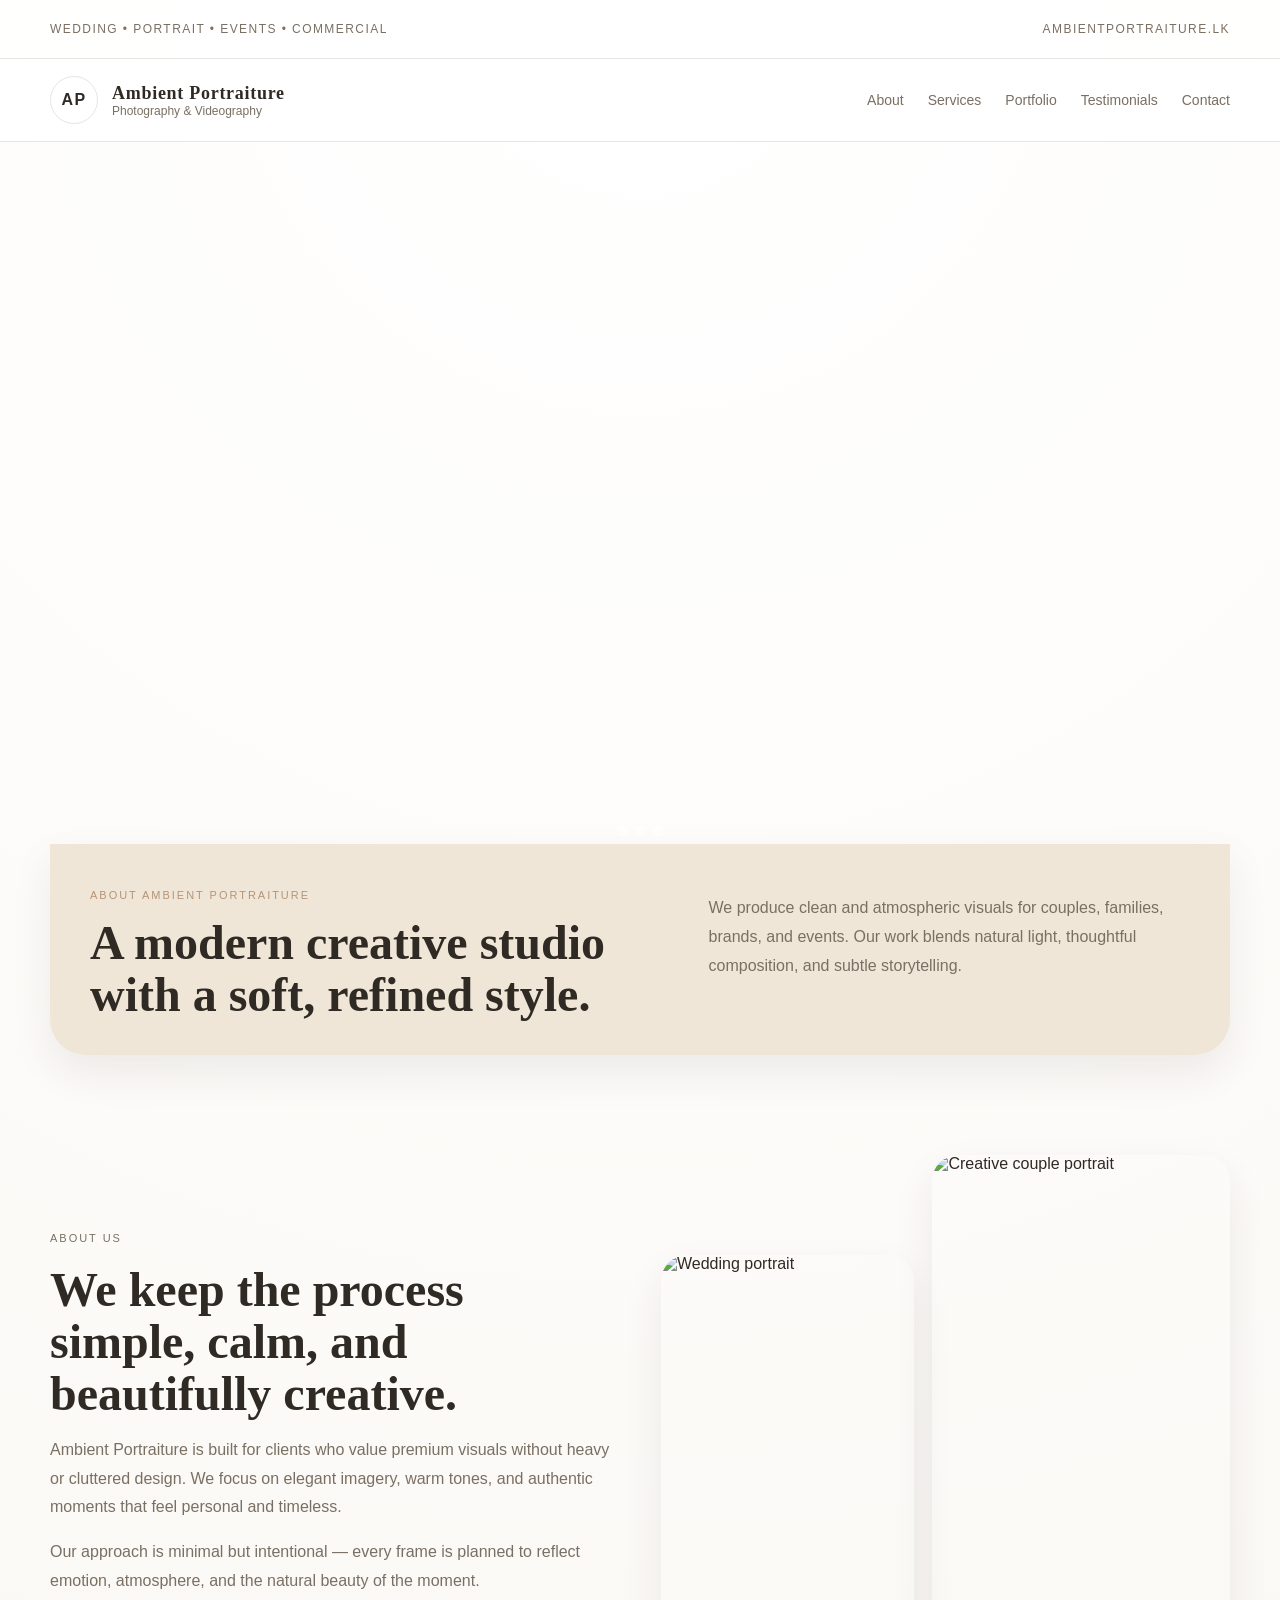
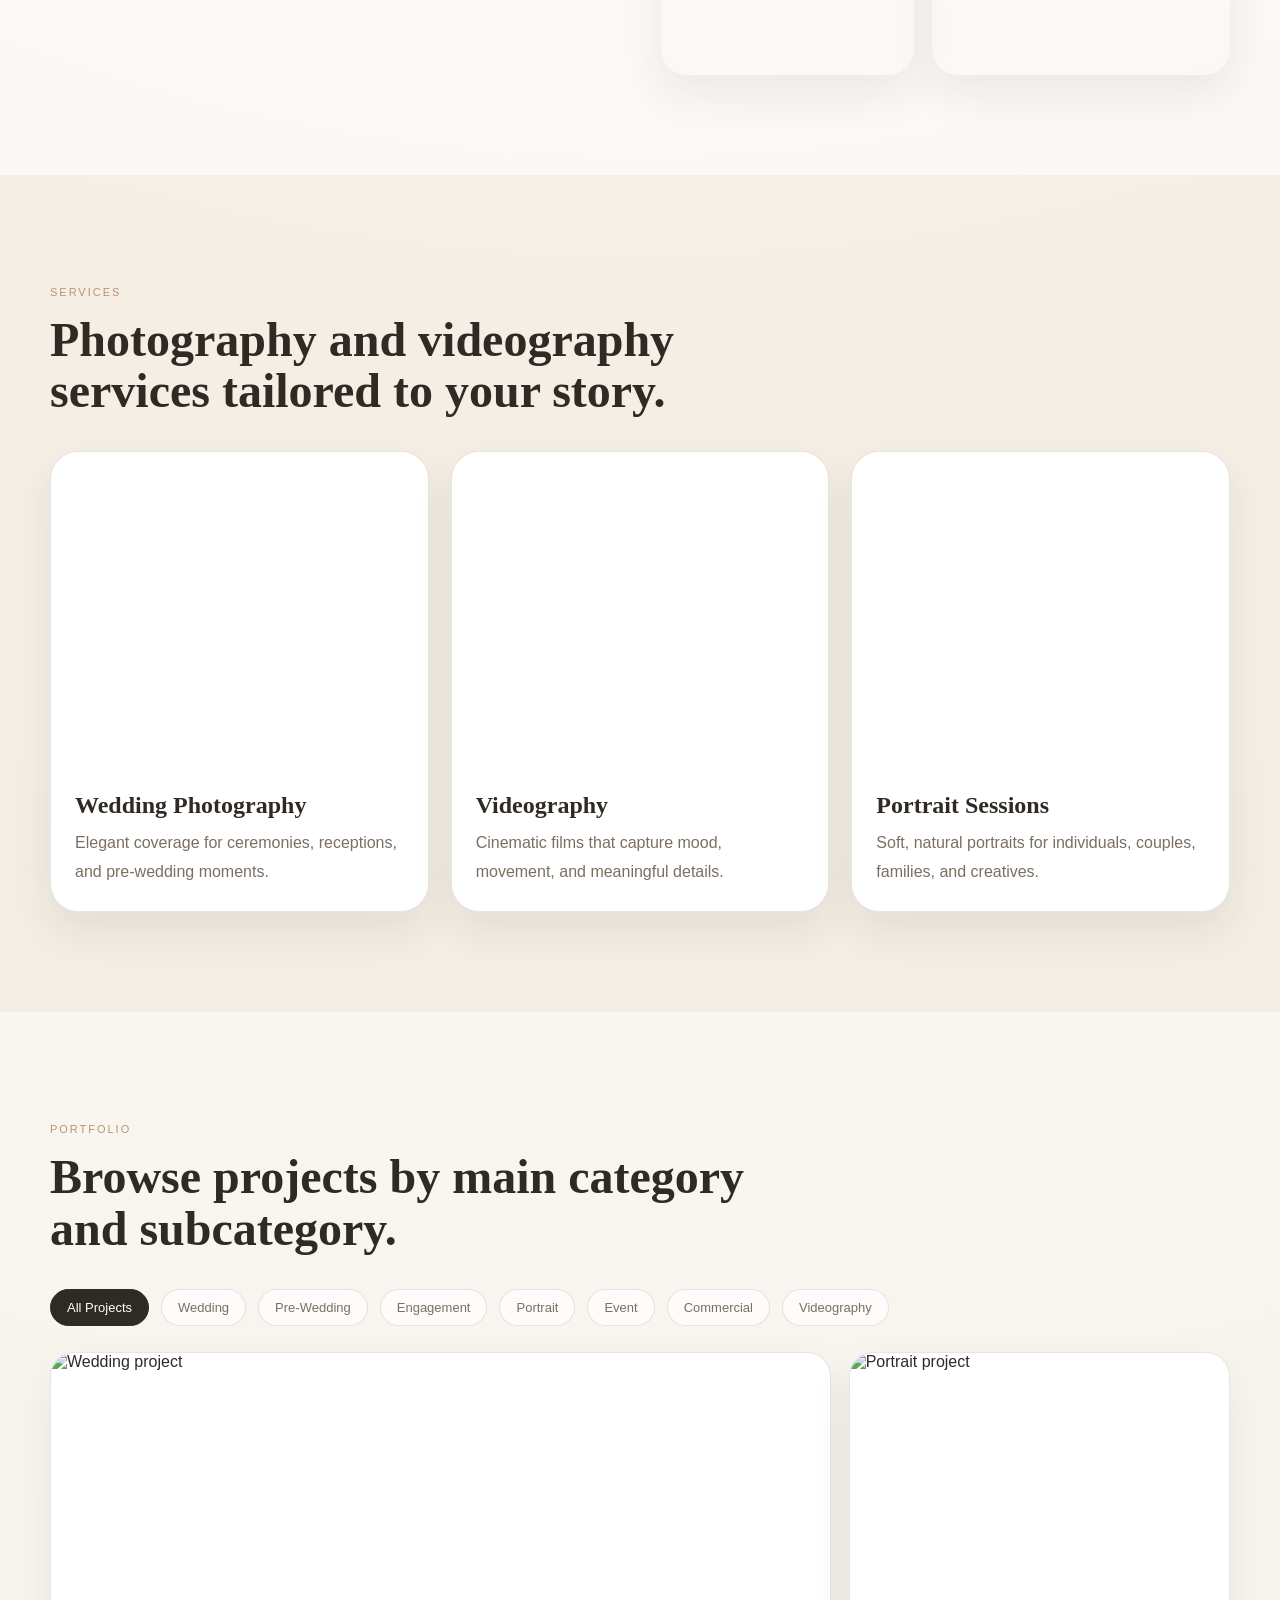
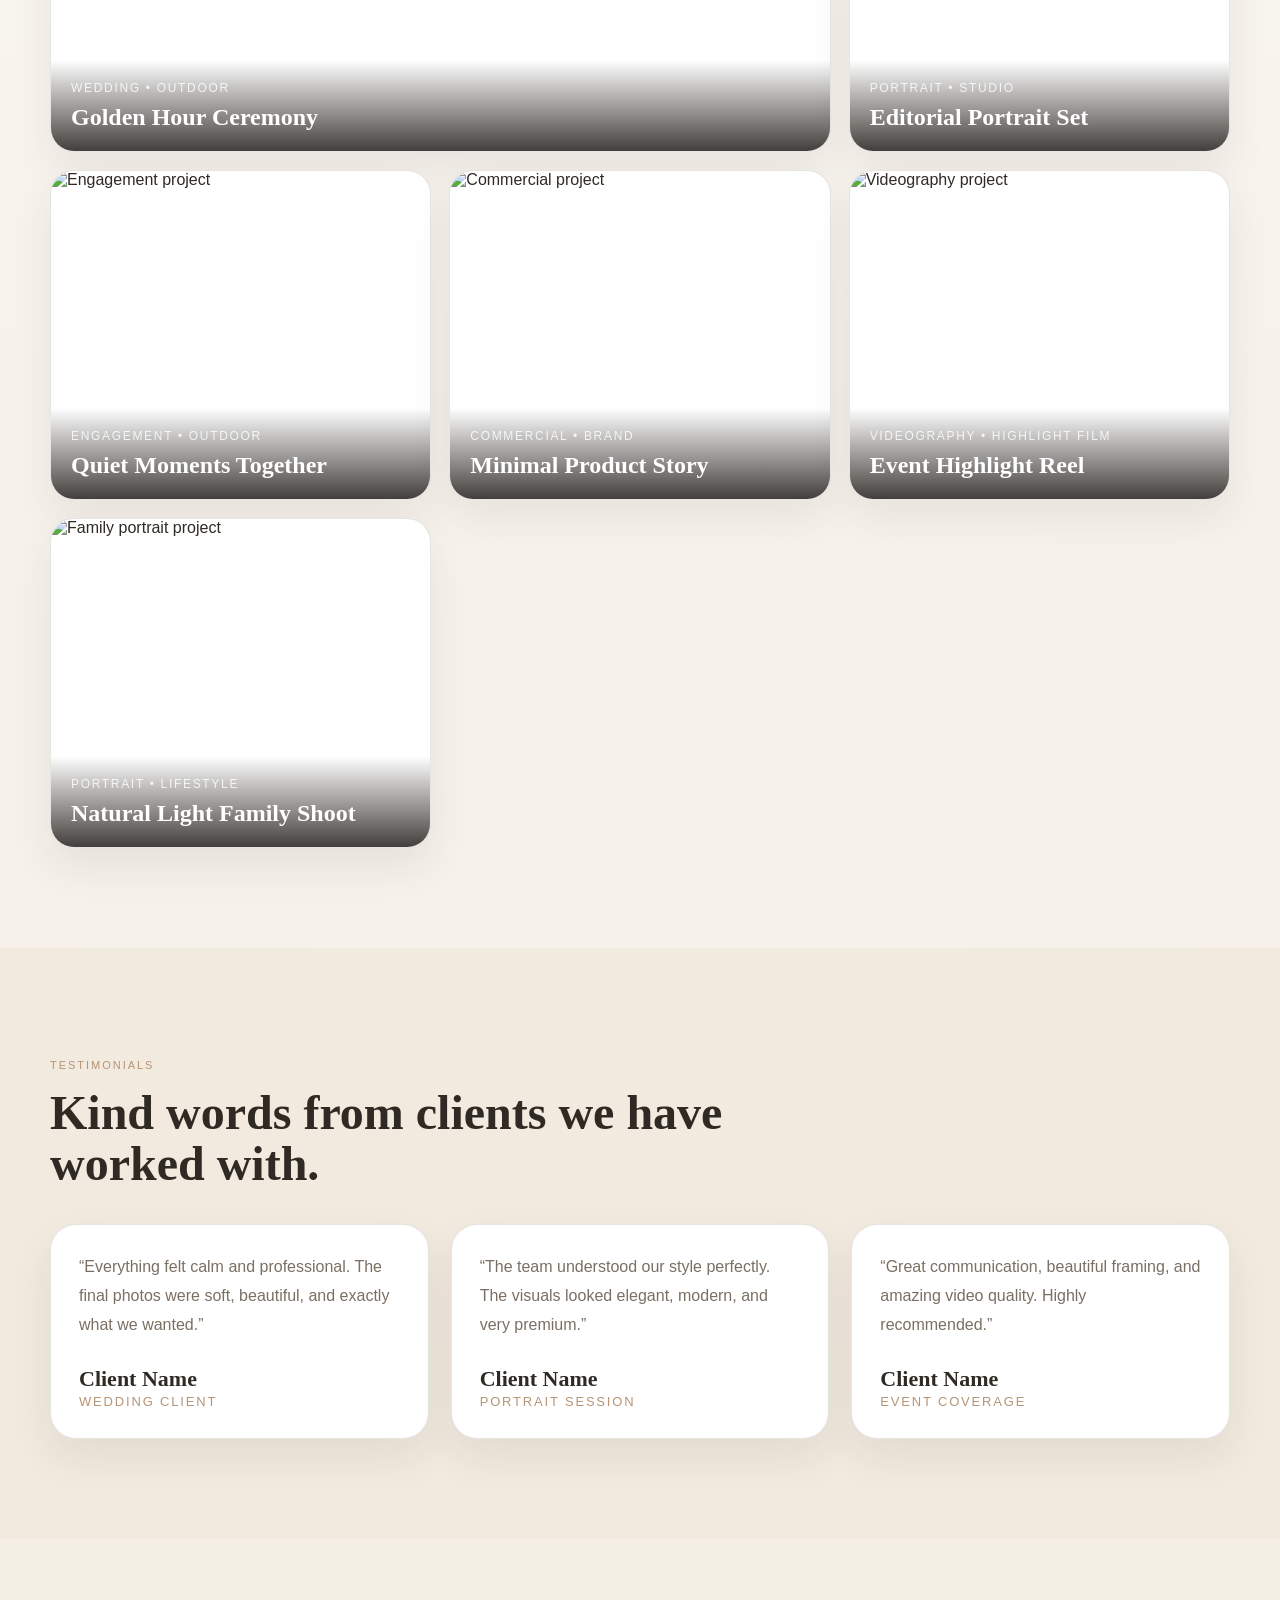
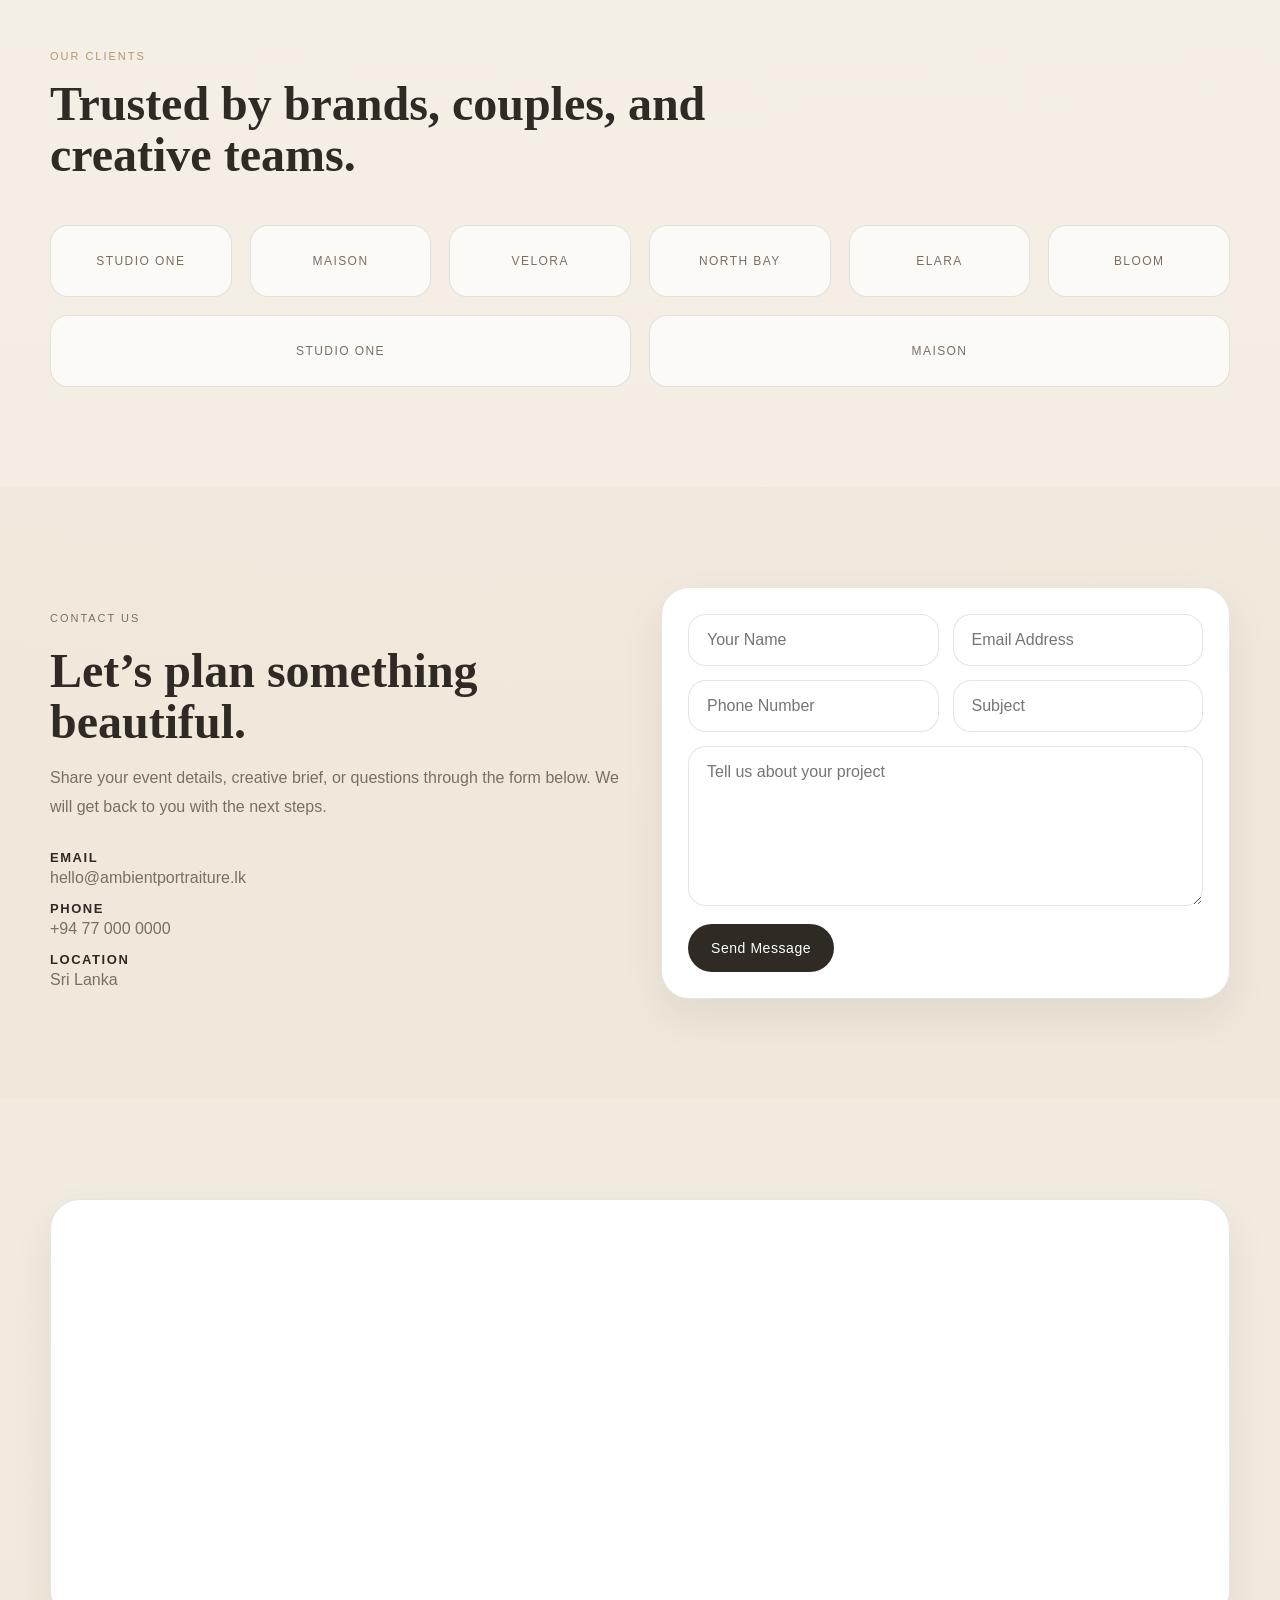
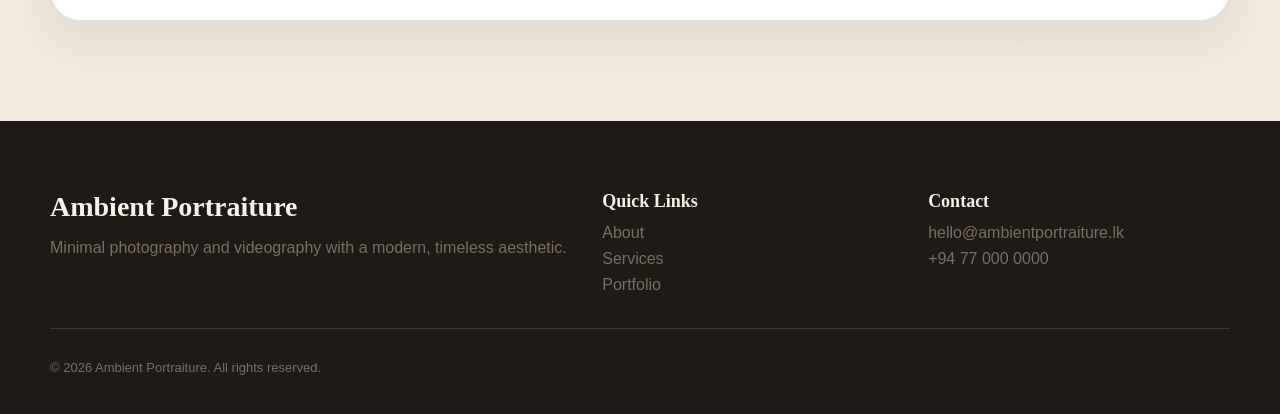
==== index.html @ 1383696b "implement the home page" ====
<!DOCTYPE html>
<html lang="en">
<head>
  <meta charset="UTF-8" />
  <meta name="viewport" content="width=device-width, initial-scale=1.0" />
  <title>Ambient Portraiture</title>
  <meta name="description" content="Ambient Portraiture — Photography and videography with a minimal, modern, and elegant visual style." />
  <link rel="stylesheet" href="css/main.css" />
</head>
<body>
  <header class="topbar">
    <div class="container topbar-inner">
      <p>Wedding • Portrait • Events • Commercial</p>
      <p>ambientportraiture.lk</p>
    </div>
  </header>

  <nav class="navbar">
    <div class="container nav-inner">
      <a class="brand" href="#home">
        <span class="brand-mark">AP</span>
        <span class="brand-text">
          <strong>Ambient Portraiture</strong>
          <small>Photography & Videography</small>
        </span>
      </a>

      <div class="nav-links">
        <a href="#about">About</a>
        <a href="#services">Services</a>
        <a href="#portfolio">Portfolio</a>
        <a href="#testimonials">Testimonials</a>
        <a href="#contact">Contact</a>
      </div>
    </div>
  </nav>

  <main id="home">
    <section class="hero">
      <div class="hero-slider">
        <article class="slide slide-1">
          <div class="slide-overlay"></div>
          <div class="container slide-content">
            <span class="eyebrow">Capturing moments with feeling</span>
            <h1>Timeless stories, beautifully framed.</h1>
            <p>Minimal, natural, and elegant photography and videography for weddings, portraits, and special events.</p>
            <div class="hero-actions">
              <a class="btn btn-primary" href="#contact">Book a Session</a>
              <a class="btn btn-secondary" href="#portfolio">View Portfolio</a>
            </div>
          </div>
        </article>

        <article class="slide slide-2">
          <div class="slide-overlay"></div>
          <div class="container slide-content">
            <span class="eyebrow">Soft tones • cinematic feel</span>
            <h1>Every frame designed to feel effortless.</h1>
            <p>We create calm, premium visuals with warm cream tones and a refined editorial aesthetic.</p>
            <div class="hero-actions">
              <a class="btn btn-primary" href="#services">Explore Services</a>
              <a class="btn btn-secondary" href="#about">Learn More</a>
            </div>
          </div>
        </article>

        <article class="slide slide-3">
          <div class="slide-overlay"></div>
          <div class="container slide-content">
            <span class="eyebrow">For weddings, brands, and beyond</span>
            <h1>Elegant visuals for life’s most meaningful days.</h1>
            <p>From intimate portraits to full event coverage, we focus on storytelling that feels genuine and lasting.</p>
            <div class="hero-actions">
              <a class="btn btn-primary" href="#contact">Get in Touch</a>
              <a class="btn btn-secondary" href="#testimonials">See Reviews</a>
            </div>
          </div>
        </article>
      </div>

      <div class="slider-dots" aria-hidden="true">
        <span></span>
        <span></span>
        <span></span>
      </div>
    </section>

    <section class="intro-strip">
      <div class="container intro-grid">
        <div>
          <p class="section-label">About Ambient Portraiture</p>
          <h2>A modern creative studio with a soft, refined style.</h2>
        </div>
        <p>
          We produce clean and atmospheric visuals for couples, families, brands, and events.
          Our work blends natural light, thoughtful composition, and subtle storytelling.
        </p>
      </div>
    </section>

    <section id="about" class="about section">
      <div class="container split-grid">
        <div class="about-text">
          <p class="section-label">About Us</p>
          <h2>We keep the process simple, calm, and beautifully creative.</h2>
          <p>
            Ambient Portraiture is built for clients who value premium visuals without heavy or cluttered design.
            We focus on elegant imagery, warm tones, and authentic moments that feel personal and timeless.
          </p>
          <p>
            Our approach is minimal but intentional — every frame is planned to reflect emotion, atmosphere,
            and the natural beauty of the moment.
          </p>
        </div>
        <div class="about-media">
          <img src="https://images.unsplash.com/photo-1523438097201-512ae7d59a2d?auto=format&fit=crop&w=900&q=80" alt="Wedding portrait" />
          <img src="https://images.unsplash.com/photo-1519741497674-611481863552?auto=format&fit=crop&w=700&q=80" alt="Creative couple portrait" />
        </div>
      </div>
    </section>

    <section id="services" class="services section section-cream">
      <div class="container">
        <div class="section-head">
          <p class="section-label">Services</p>
          <h2>Photography and videography services tailored to your story.</h2>
        </div>

        <div class="services-grid">
          <article class="service-card">
            <div class="service-thumb" style="background-image:url('https://images.unsplash.com/photo-1519741497674-611481863552?auto=format&fit=crop&w=900&q=80')"></div>
            <h3>Wedding Photography</h3>
            <p>Elegant coverage for ceremonies, receptions, and pre-wedding moments.</p>
          </article>

          <article class="service-card">
            <div class="service-thumb" style="background-image:url('https://images.unsplash.com/photo-1529139574466-a303027c1d8b?auto=format&fit=crop&w=900&q=80')"></div>
            <h3>Videography</h3>
            <p>Cinematic films that capture mood, movement, and meaningful details.</p>
          </article>

          <article class="service-card">
            <div class="service-thumb" style="background-image:url('https://images.unsplash.com/photo-1500648767791-00dcc994a43e?auto=format&fit=crop&w=900&q=80')"></div>
            <h3>Portrait Sessions</h3>
            <p>Soft, natural portraits for individuals, couples, families, and creatives.</p>
          </article>
        </div>
      </div>
    </section>

    <section id="portfolio" class="portfolio section">
      <div class="container">
        <div class="section-head">
          <p class="section-label">Portfolio</p>
          <h2>Browse projects by main category and subcategory.</h2>
        </div>

        <div class="filter-row" aria-label="Portfolio categories">
          <span class="filter-chip active">All Projects</span>
          <span class="filter-chip">Wedding</span>
          <span class="filter-chip">Pre-Wedding</span>
          <span class="filter-chip">Engagement</span>
          <span class="filter-chip">Portrait</span>
          <span class="filter-chip">Event</span>
          <span class="filter-chip">Commercial</span>
          <span class="filter-chip">Videography</span>
        </div>

        <div class="portfolio-grid">
          <article class="portfolio-card large">
            <img src="https://images.unsplash.com/photo-1511285560929-80b456fea0bc?auto=format&fit=crop&w=1200&q=80" alt="Wedding project" />
            <div class="portfolio-meta">
              <span>Wedding • Outdoor</span>
              <h3>Golden Hour Ceremony</h3>
            </div>
          </article>

          <article class="portfolio-card">
            <img src="https://images.unsplash.com/photo-1529634806980-85c3dd6d34ac?auto=format&fit=crop&w=900&q=80" alt="Portrait project" />
            <div class="portfolio-meta">
              <span>Portrait • Studio</span>
              <h3>Editorial Portrait Set</h3>
            </div>
          </article>

          <article class="portfolio-card">
            <img src="https://images.unsplash.com/photo-1519741497674-611481863552?auto=format&fit=crop&w=900&q=80" alt="Engagement project" />
            <div class="portfolio-meta">
              <span>Engagement • Outdoor</span>
              <h3>Quiet Moments Together</h3>
            </div>
          </article>

          <article class="portfolio-card">
            <img src="https://images.unsplash.com/photo-1487412912498-0447578fcca8?auto=format&fit=crop&w=900&q=80" alt="Commercial project" />
            <div class="portfolio-meta">
              <span>Commercial • Brand</span>
              <h3>Minimal Product Story</h3>
            </div>
          </article>

          <article class="portfolio-card">
            <img src="https://images.unsplash.com/photo-1505236858219-8359eb29e329?auto=format&fit=crop&w=900&q=80" alt="Videography project" />
            <div class="portfolio-meta">
              <span>Videography • Highlight Film</span>
              <h3>Event Highlight Reel</h3>
            </div>
          </article>

          <article class="portfolio-card">
            <img src="https://images.unsplash.com/photo-1492691527719-9d1e07e534b4?auto=format&fit=crop&w=900&q=80" alt="Family portrait project" />
            <div class="portfolio-meta">
              <span>Portrait • Lifestyle</span>
              <h3>Natural Light Family Shoot</h3>
            </div>
          </article>
        </div>
      </div>
    </section>

    <section id="testimonials" class="testimonials section section-cream">
      <div class="container">
        <div class="section-head">
          <p class="section-label">Testimonials</p>
          <h2>Kind words from clients we have worked with.</h2>
        </div>

        <div class="testimonial-grid">
          <article class="testimonial-card">
            <p>“Everything felt calm and professional. The final photos were soft, beautiful, and exactly what we wanted.”</p>
            <h3>Client Name</h3>
            <span>Wedding Client</span>
          </article>

          <article class="testimonial-card">
            <p>“The team understood our style perfectly. The visuals looked elegant, modern, and very premium.”</p>
            <h3>Client Name</h3>
            <span>Portrait Session</span>
          </article>

          <article class="testimonial-card">
            <p>“Great communication, beautiful framing, and amazing video quality. Highly recommended.”</p>
            <h3>Client Name</h3>
            <span>Event Coverage</span>
          </article>
        </div>
      </div>
    </section>

    <section class="clients section">
      <div class="container">
        <div class="section-head">
          <p class="section-label">Our Clients</p>
          <h2>Trusted by brands, couples, and creative teams.</h2>
        </div>

        <div class="client-marquee">
          <span>Studio One</span>
          <span>Maison</span>
          <span>Velora</span>
          <span>North Bay</span>
          <span>Elara</span>
          <span>Bloom</span>
          <span>Studio One</span>
          <span>Maison</span>
        </div>
      </div>
    </section>

    <section id="contact" class="contact section section-cream">
      <div class="container contact-grid">
        <div class="contact-info">
          <p class="section-label">Contact Us</p>
          <h2>Let’s plan something beautiful.</h2>
          <p>
            Share your event details, creative brief, or questions through the form below.
            We will get back to you with the next steps.
          </p>

          <div class="contact-list">
            <div><strong>Email</strong><span>hello@ambientportraiture.lk</span></div>
            <div><strong>Phone</strong><span>+94 77 000 0000</span></div>
            <div><strong>Location</strong><span>Sri Lanka</span></div>
          </div>
        </div>

        <form class="contact-form">
          <div class="form-row">
            <input type="text" placeholder="Your Name" />
            <input type="email" placeholder="Email Address" />
          </div>
          <div class="form-row">
            <input type="tel" placeholder="Phone Number" />
            <input type="text" placeholder="Subject" />
          </div>
          <textarea rows="6" placeholder="Tell us about your project"></textarea>
          <button type="submit" class="btn btn-primary">Send Message</button>
        </form>
      </div>
    </section>

    <section class="map section">
      <div class="container">
        <div class="map-wrap">
          <iframe
            title="Google Map"
            src="https://www.google.com/maps?q=Sri%20Lanka&z=10&output=embed"
            loading="lazy">
          </iframe>
        </div>
      </div>
    </section>
  </main>

  <footer class="footer">
    <div class="container footer-grid">
      <div>
        <h3>Ambient Portraiture</h3>
        <p>Minimal photography and videography with a modern, timeless aesthetic.</p>
      </div>
      <div>
        <h4>Quick Links</h4>
        <a href="#about">About</a>
        <a href="#services">Services</a>
        <a href="#portfolio">Portfolio</a>
      </div>
      <div>
        <h4>Contact</h4>
        <a href="mailto:hello@ambientportraiture.lk">hello@ambientportraiture.lk</a>
        <a href="tel:+94770000000">+94 77 000 0000</a>
      </div>
    </div>
    <div class="footer-bottom container">
      <p>&copy; 2026 Ambient Portraiture. All rights reserved.</p>
    </div>
  </footer>
</body>
</html>
---- css/main.css ----
:root {
  --bg: #f8f4ec;
  --bg-soft: #efe6d8;
  --surface: #ffffff;
  --text: #2f2a24;
  --muted: #7a6f63;
  --line: rgba(47, 42, 36, 0.12);
  --accent: #b69476;
  --shadow: 0 18px 40px rgba(47, 42, 36, 0.08);
  --radius: 28px;
}

* {
  box-sizing: border-box;
}

html {
  scroll-behavior: smooth;
}

body {
  margin: 0;
  font-family: Arial, Helvetica, sans-serif;
  color: var(--text);
  background:
    radial-gradient(circle at top, #ffffff 0%, #f9f6f1 38%, #f0e8db 100%);
}

a {
  color: inherit;
  text-decoration: none;
}

img {
  display: block;
  width: 100%;
}

.container {
  width: min(1180px, calc(100% - 40px));
  margin: 0 auto;
}

.topbar {
  background: rgba(255, 255, 255, 0.75);
  backdrop-filter: blur(8px);
  border-bottom: 1px solid var(--line);
  font-size: 12px;
  letter-spacing: 0.12em;
  text-transform: uppercase;
}

.topbar-inner,
.nav-inner,
.footer-grid,
.footer-bottom {
  display: flex;
  align-items: center;
  justify-content: space-between;
  gap: 20px;
}

.topbar-inner {
  padding: 10px 0;
  color: var(--muted);
}

.navbar {
  position: sticky;
  top: 0;
  z-index: 30;
  background: rgba(255, 255, 255, 0.82);
  backdrop-filter: blur(12px);
  border-bottom: 1px solid var(--line);
}

.nav-inner {
  min-height: 82px;
}

.brand {
  display: flex;
  align-items: center;
  gap: 14px;
}

.brand-mark {
  width: 48px;
  height: 48px;
  border: 1px solid var(--line);
  border-radius: 50%;
  display: grid;
  place-items: center;
  font-weight: 700;
  letter-spacing: 0.08em;
}

.brand-text {
  display: flex;
  flex-direction: column;
}

.brand-text strong {
  font-family: Georgia, 'Times New Roman', serif;
  font-size: 18px;
  letter-spacing: 0.04em;
}

.brand-text small {
  color: var(--muted);
  font-size: 12px;
}

.nav-links {
  display: flex;
  flex-wrap: wrap;
  gap: 24px;
  font-size: 14px;
  color: var(--muted);
}

.nav-links a:hover {
  color: var(--text);
}

.hero {
  position: relative;
  padding: 20px 0 0;
}

.hero-slider {
  position: relative;
  height: min(78vh, 840px);
  min-height: 640px;
  overflow: hidden;
  border-radius: 0 0 42px 42px;
}

.slide {
  position: absolute;
  inset: 0;
  background-position: center;
  background-size: cover;
  background-repeat: no-repeat;
  display: flex;
  align-items: center;
  opacity: 0;
  animation: fadeSlide 18s infinite;
}

.slide-1 { background-image: url('https://images.unsplash.com/photo-1529634806980-85c3dd6d34ac?auto=format&fit=crop&w=1600&q=80'); }
.slide-2 { background-image: url('https://images.unsplash.com/photo-1511285560929-80b456fea0bc?auto=format&fit=crop&w=1600&q=80'); animation-delay: 6s; }
.slide-3 { background-image: url('https://images.unsplash.com/photo-1500648767791-00dcc994a43e?auto=format&fit=crop&w=1600&q=80'); animation-delay: 12s; }

.slide-overlay {
  position: absolute;
  inset: 0;
  background:
    linear-gradient(180deg, rgba(255,255,255,0.10), rgba(45,38,30,0.30)),
    linear-gradient(90deg, rgba(20,16,12,0.42), rgba(20,16,12,0.08));
}

.slide-content {
  position: relative;
  z-index: 1;
  max-width: 760px;
  color: #fff;
  padding-top: 60px;
}

.eyebrow,
.section-label {
  display: inline-block;
  text-transform: uppercase;
  letter-spacing: 0.18em;
  font-size: 11px;
  color: var(--accent);
  margin-bottom: 16px;
}

.slide h1 {
  font-family: Georgia, 'Times New Roman', serif;
  font-size: clamp(42px, 6vw, 78px);
  line-height: 0.98;
  margin: 0;
  max-width: 8.5ch;
}

.slide p {
  max-width: 560px;
  font-size: 18px;
  line-height: 1.8;
  margin: 22px 0 0;
  color: rgba(255,255,255,0.92);
}

.hero-actions {
  display: flex;
  flex-wrap: wrap;
  gap: 14px;
  margin-top: 34px;
}

.btn {
  display: inline-flex;
  align-items: center;
  justify-content: center;
  min-height: 48px;
  padding: 0 22px;
  border-radius: 999px;
  border: 1px solid transparent;
  transition: 0.25s ease;
  font-size: 14px;
  letter-spacing: 0.04em;
}

.btn-primary {
  background: var(--text);
  color: #fff;
}

.btn-primary:hover {
  transform: translateY(-2px);
  background: #1f1a16;
}

.btn-secondary {
  background: rgba(255,255,255,0.14);
  color: #fff;
  border-color: rgba(255,255,255,0.28);
  backdrop-filter: blur(8px);
}

.btn-secondary:hover {
  background: rgba(255,255,255,0.22);
}

.slider-dots {
  position: absolute;
  left: 50%;
  bottom: 28px;
  transform: translateX(-50%);
  display: flex;
  gap: 8px;
  z-index: 3;
}

.slider-dots span {
  width: 10px;
  height: 10px;
  border-radius: 50%;
  background: rgba(255,255,255,0.65);
  border: 1px solid rgba(255,255,255,0.55);
}

.intro-strip {
  margin-top: -20px;
  position: relative;
  z-index: 5;
}

.intro-grid {
  display: grid;
  grid-template-columns: 1.1fr 0.9fr;
  gap: 30px;
  background: var(--bg-soft);
  border-radius: 0 0 36px 36px;
  padding: 34px 40px;
  box-shadow: var(--shadow);
}

.intro-grid h2,
.section-head h2,
.about-text h2,
.contact-info h2 {
  font-family: Georgia, 'Times New Roman', serif;
  font-size: clamp(30px, 4vw, 48px);
  line-height: 1.08;
  margin: 0;
}

.intro-grid p:last-child,
.about-text p,
.section-head p:last-child,
.contact-info p,
.service-card p,
.testimonial-card p {
  color: var(--muted);
  line-height: 1.8;
}

.section {
  padding: 100px 0;
}

.section-cream {
  background: rgba(239, 230, 216, 0.5);
}

.section-head {
  margin-bottom: 34px;
  max-width: 760px;
}

.split-grid,
.contact-grid {
  display: grid;
  grid-template-columns: 1fr 1fr;
  gap: 42px;
  align-items: center;
}

.about-media {
  display: grid;
  grid-template-columns: 0.92fr 1.08fr;
  gap: 18px;
  align-items: end;
}

.about-media img {
  border-radius: 26px;
  box-shadow: var(--shadow);
  object-fit: cover;
  height: 420px;
}

.about-media img:last-child {
  height: 520px;
}

.services-grid {
  display: grid;
  grid-template-columns: repeat(3, 1fr);
  gap: 22px;
}

.service-card,
.testimonial-card,
.contact-form,
.map-wrap,
.portfolio-card {
  background: var(--surface);
  border: 1px solid var(--line);
  box-shadow: var(--shadow);
}

.service-card {
  border-radius: var(--radius);
  overflow: hidden;
  padding-bottom: 24px;
}

.service-thumb {
  height: 320px;
  background-size: cover;
  background-position: center;
}

.service-card h3,
.portfolio-meta h3,
.testimonial-card h3,
.footer h3,
.footer h4 {
  font-family: Georgia, 'Times New Roman', serif;
  margin: 0;
}

.service-card h3,
.portfolio-meta h3 {
  font-size: 24px;
  padding: 20px 24px 10px;
}

.service-card p {
  margin: 0;
  padding: 0 24px;
}

.filter-row {
  display: flex;
  flex-wrap: wrap;
  gap: 12px;
  margin-bottom: 26px;
}

.filter-chip {
  padding: 10px 16px;
  border-radius: 999px;
  border: 1px solid var(--line);
  background: rgba(255,255,255,0.7);
  color: var(--muted);
  font-size: 13px;
}

.filter-chip.active {
  color: #fff;
  background: var(--text);
  border-color: var(--text);
}

.portfolio-grid {
  display: grid;
  grid-template-columns: repeat(12, 1fr);
  gap: 18px;
}

.portfolio-card {
  grid-column: span 4;
  border-radius: 24px;
  overflow: hidden;
  position: relative;
  min-height: 330px;
}

.portfolio-card.large {
  grid-column: span 8;
  min-height: 400px;
}

.portfolio-card img {
  height: 100%;
  object-fit: cover;
}

.portfolio-meta {
  position: absolute;
  inset: auto 0 0 0;
  padding: 18px 20px 20px;
  background: linear-gradient(180deg, transparent, rgba(25,20,16,0.82));
  color: #fff;
}

.portfolio-meta span {
  font-size: 12px;
  letter-spacing: 0.14em;
  text-transform: uppercase;
  color: rgba(255,255,255,0.82);
}

.portfolio-meta h3 {
  padding: 8px 0 0;
  font-size: 24px;
}

.testimonial-grid {
  display: grid;
  grid-template-columns: repeat(3, 1fr);
  gap: 22px;
}

.testimonial-card {
  border-radius: 26px;
  padding: 28px;
}

.testimonial-card p {
  margin-top: 0;
  font-size: 16px;
}

.testimonial-card h3 {
  font-size: 22px;
  margin-top: 26px;
}

.testimonial-card span {
  color: var(--accent);
  font-size: 13px;
  text-transform: uppercase;
  letter-spacing: 0.14em;
}

.client-marquee {
  display: flex;
  gap: 18px;
  overflow: hidden;
  white-space: nowrap;
  padding: 10px 0 0;
  flex-wrap: wrap;
}

.client-marquee span {
  flex: 1 1 160px;
  min-height: 72px;
  display: grid;
  place-items: center;
  border-radius: 18px;
  border: 1px solid var(--line);
  background: rgba(255,255,255,0.7);
  color: var(--muted);
  letter-spacing: 0.12em;
  text-transform: uppercase;
  font-size: 12px;
}

.contact-form {
  border-radius: 28px;
  padding: 26px;
}

.form-row {
  display: grid;
  grid-template-columns: repeat(2, 1fr);
  gap: 14px;
  margin-bottom: 14px;
}

input,
textarea {
  width: 100%;
  border-radius: 18px;
  border: 1px solid var(--line);
  background: #fff;
  color: var(--text);
  padding: 16px 18px;
  font: inherit;
  outline: none;
}

textarea {
  resize: vertical;
  min-height: 160px;
  margin-bottom: 14px;
}

.contact-list {
  margin-top: 28px;
  display: grid;
  gap: 14px;
}

.contact-list div {
  display: grid;
  gap: 4px;
}

.contact-list strong {
  font-size: 13px;
  letter-spacing: 0.12em;
  text-transform: uppercase;
}

.contact-list span,
.footer p,
.footer a {
  color: var(--muted);
}

.map-wrap {
  border-radius: 30px;
  overflow: hidden;
}

.map-wrap iframe {
  display: block;
  width: 100%;
  height: 420px;
  border: 0;
}

.footer {
  padding: 70px 0 26px;
  background: #1f1a16;
  color: #f7f1e8;
}

.footer-grid {
  align-items: flex-start;
  display: grid;
  grid-template-columns: 1.4fr 0.8fr 0.8fr;
  gap: 24px;
  padding-bottom: 26px;
  border-bottom: 1px solid rgba(255,255,255,0.12);
}

.footer h3 {
  font-size: 28px;
  margin-bottom: 10px;
}

.footer h4 {
  font-size: 18px;
  margin-bottom: 12px;
}

.footer a {
  display: block;
  margin-bottom: 8px;
}

.footer-bottom {
  padding-top: 18px;
  color: rgba(255,255,255,0.65);
  font-size: 13px;
}

@keyframes fadeSlide {
  0% { opacity: 0; transform: scale(1.05); }
  8% { opacity: 1; transform: scale(1); }
  30% { opacity: 1; }
  38% { opacity: 0; transform: scale(1.03); }
  100% { opacity: 0; }
}

@media (max-width: 1080px) {
  .services-grid,
  .testimonial-grid,
  .split-grid,
  .contact-grid,
  .intro-grid,
  .footer-grid {
    grid-template-columns: 1fr;
  }

  .portfolio-card,
  .portfolio-card.large {
    grid-column: span 12;
  }

  .nav-inner,
  .topbar-inner,
  .footer-grid {
    flex-direction: column;
    align-items: flex-start;
  }

  .nav-links {
    gap: 16px;
  }
}

@media (max-width: 760px) {
  .container {
    width: min(100% - 24px, 1180px);
  }

  .section {
    padding: 72px 0;
  }

  .hero-slider {
    min-height: 580px;
    height: 72vh;
    border-radius: 0 0 28px 28px;
  }

  .slide-content {
    padding-top: 40px;
  }

  .slide p {
    font-size: 16px;
  }

  .intro-grid,
  .contact-form,
  .testimonial-card {
    padding-left: 20px;
    padding-right: 20px;
  }

  .about-media {
    grid-template-columns: 1fr;
  }

  .about-media img,
  .about-media img:last-child {
    height: 340px;
  }

  .form-row {
    grid-template-columns: 1fr;
  }

  .portfolio-grid {
    grid-template-columns: 1fr;
  }

  .portfolio-card,
  .portfolio-card.large {
    min-height: 320px;
  }
}
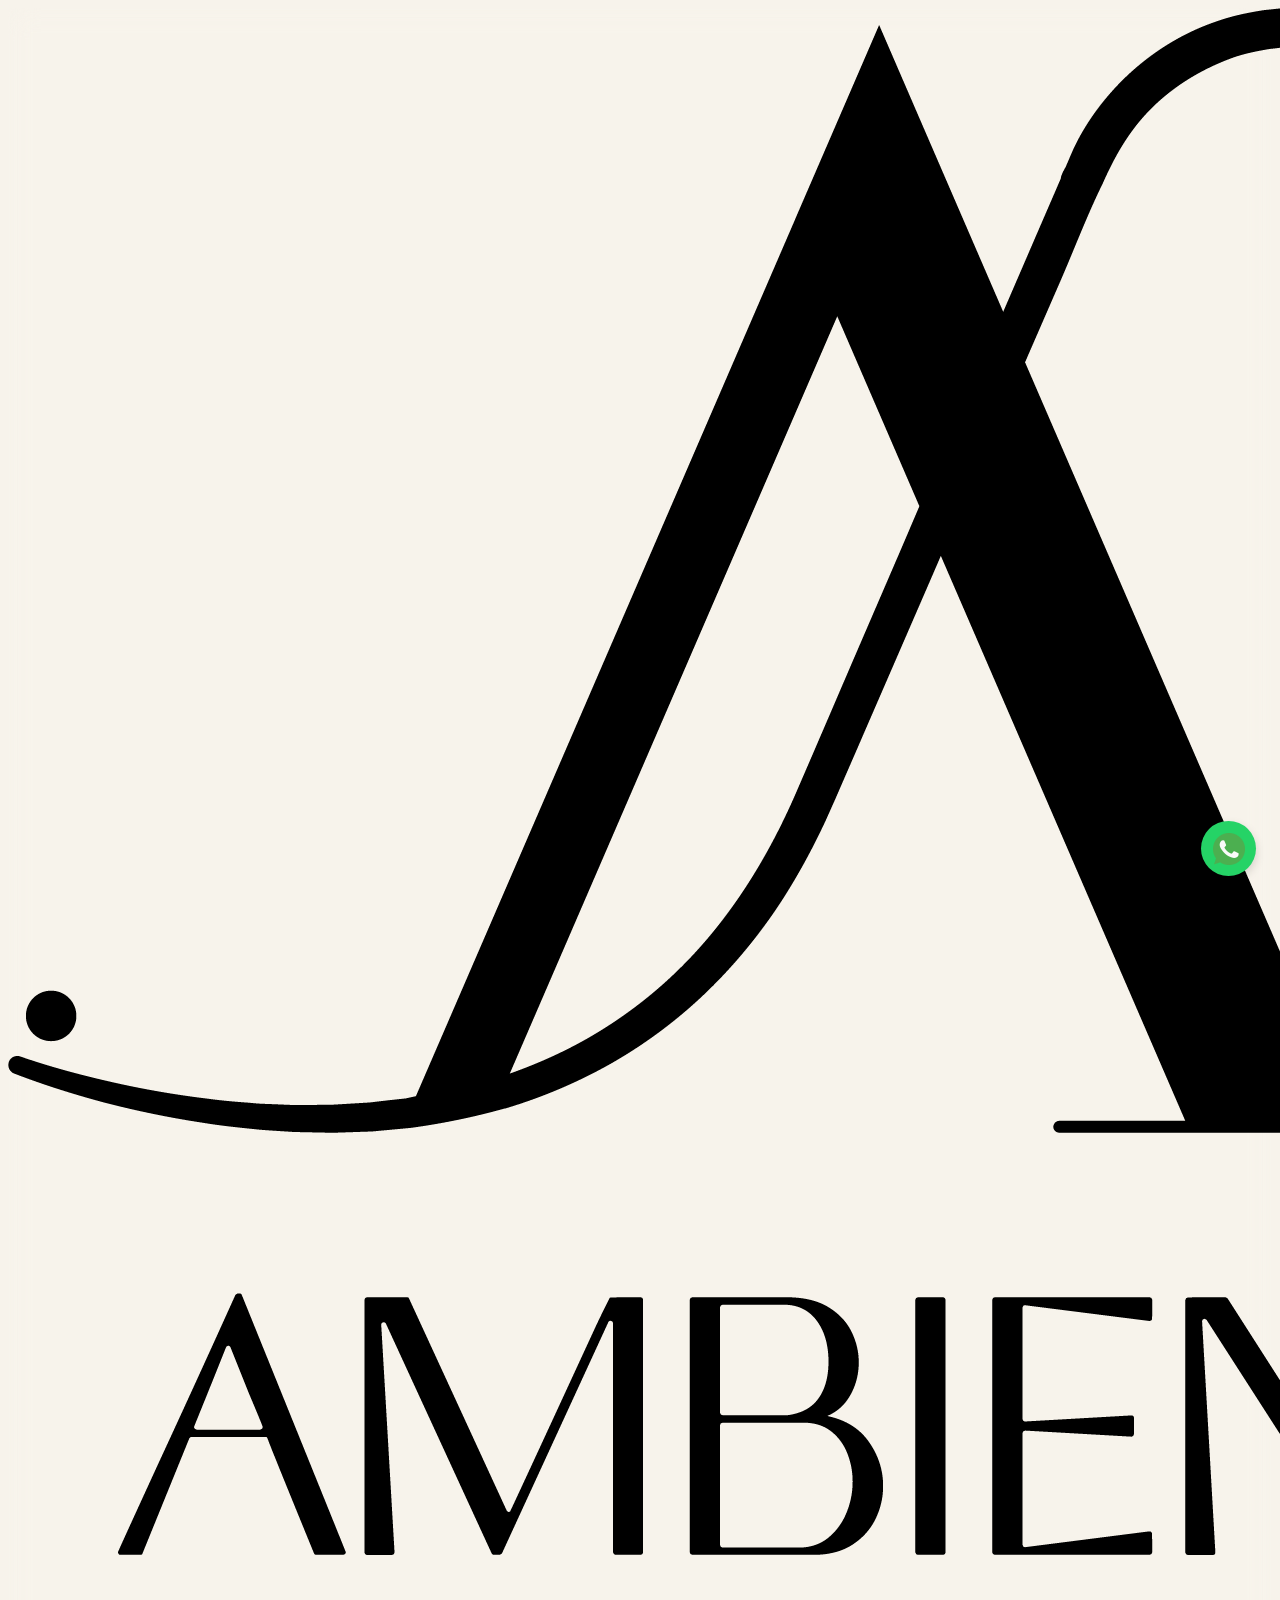
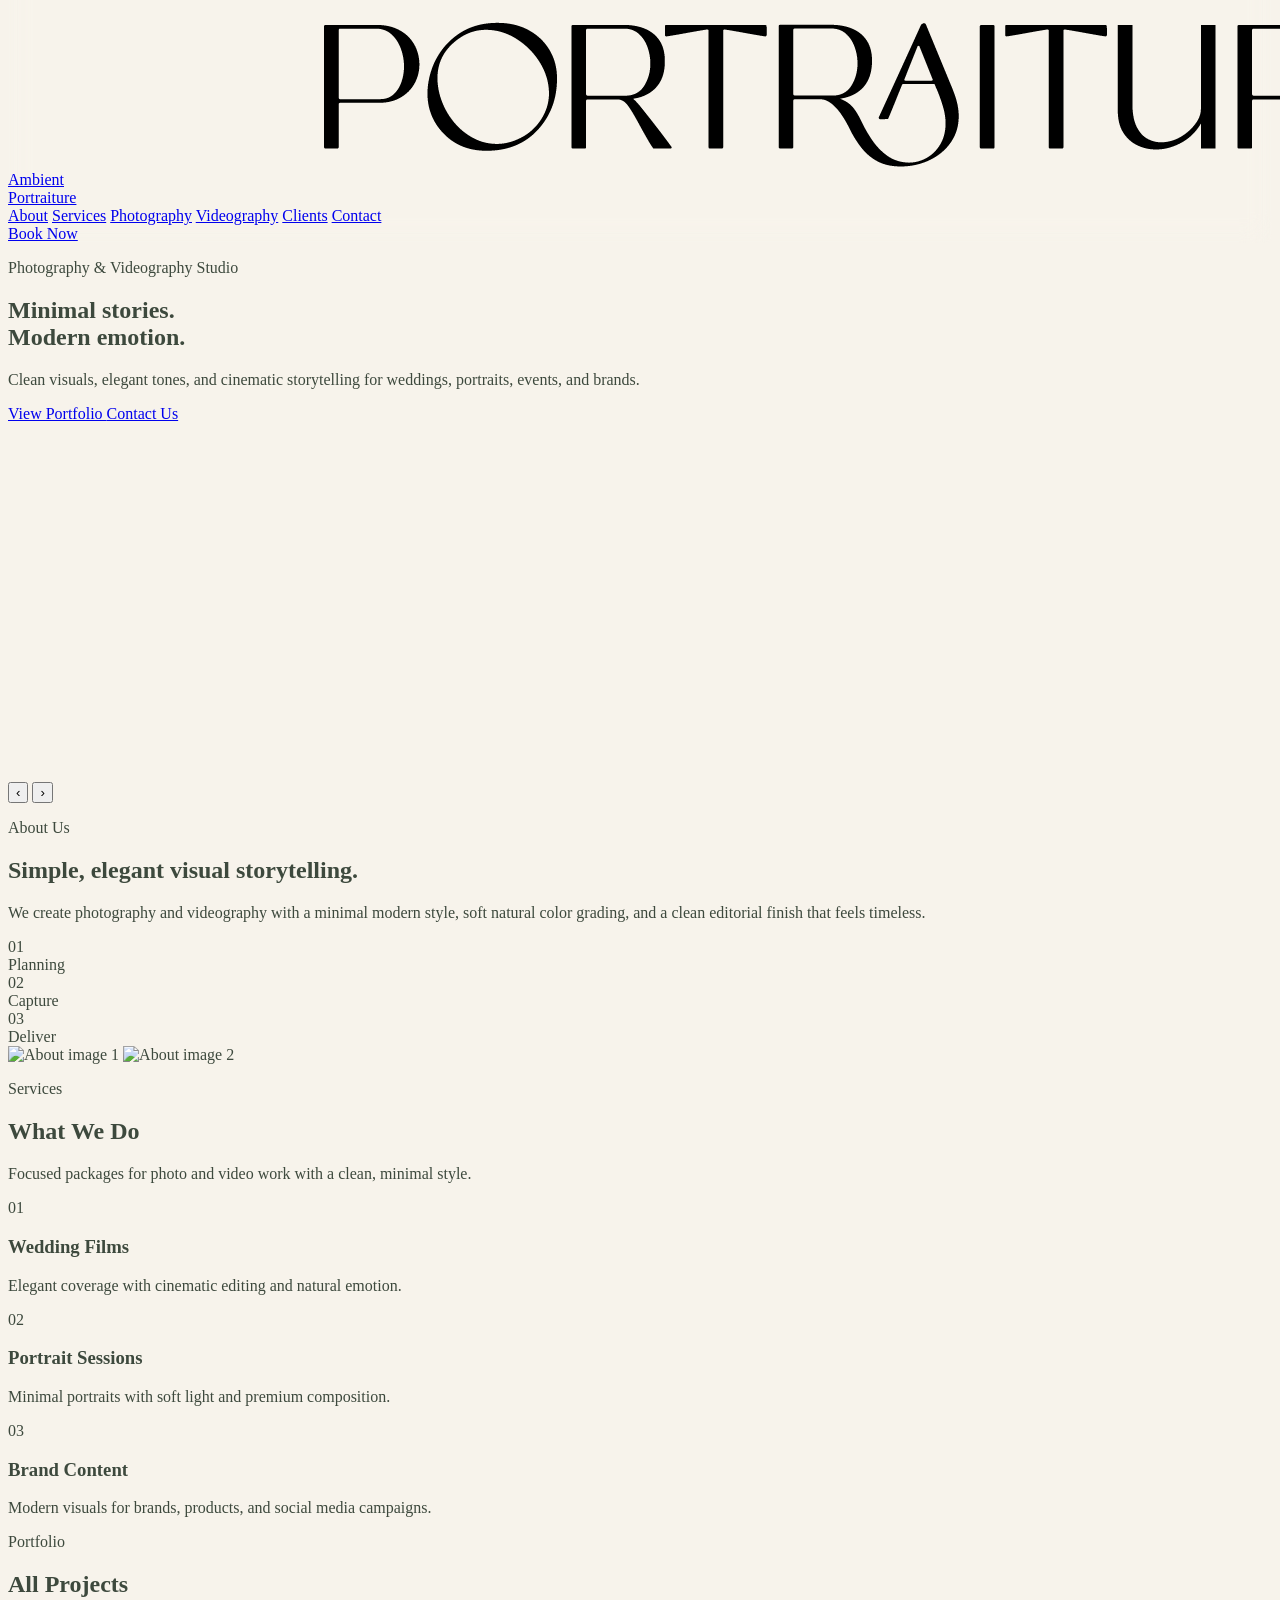
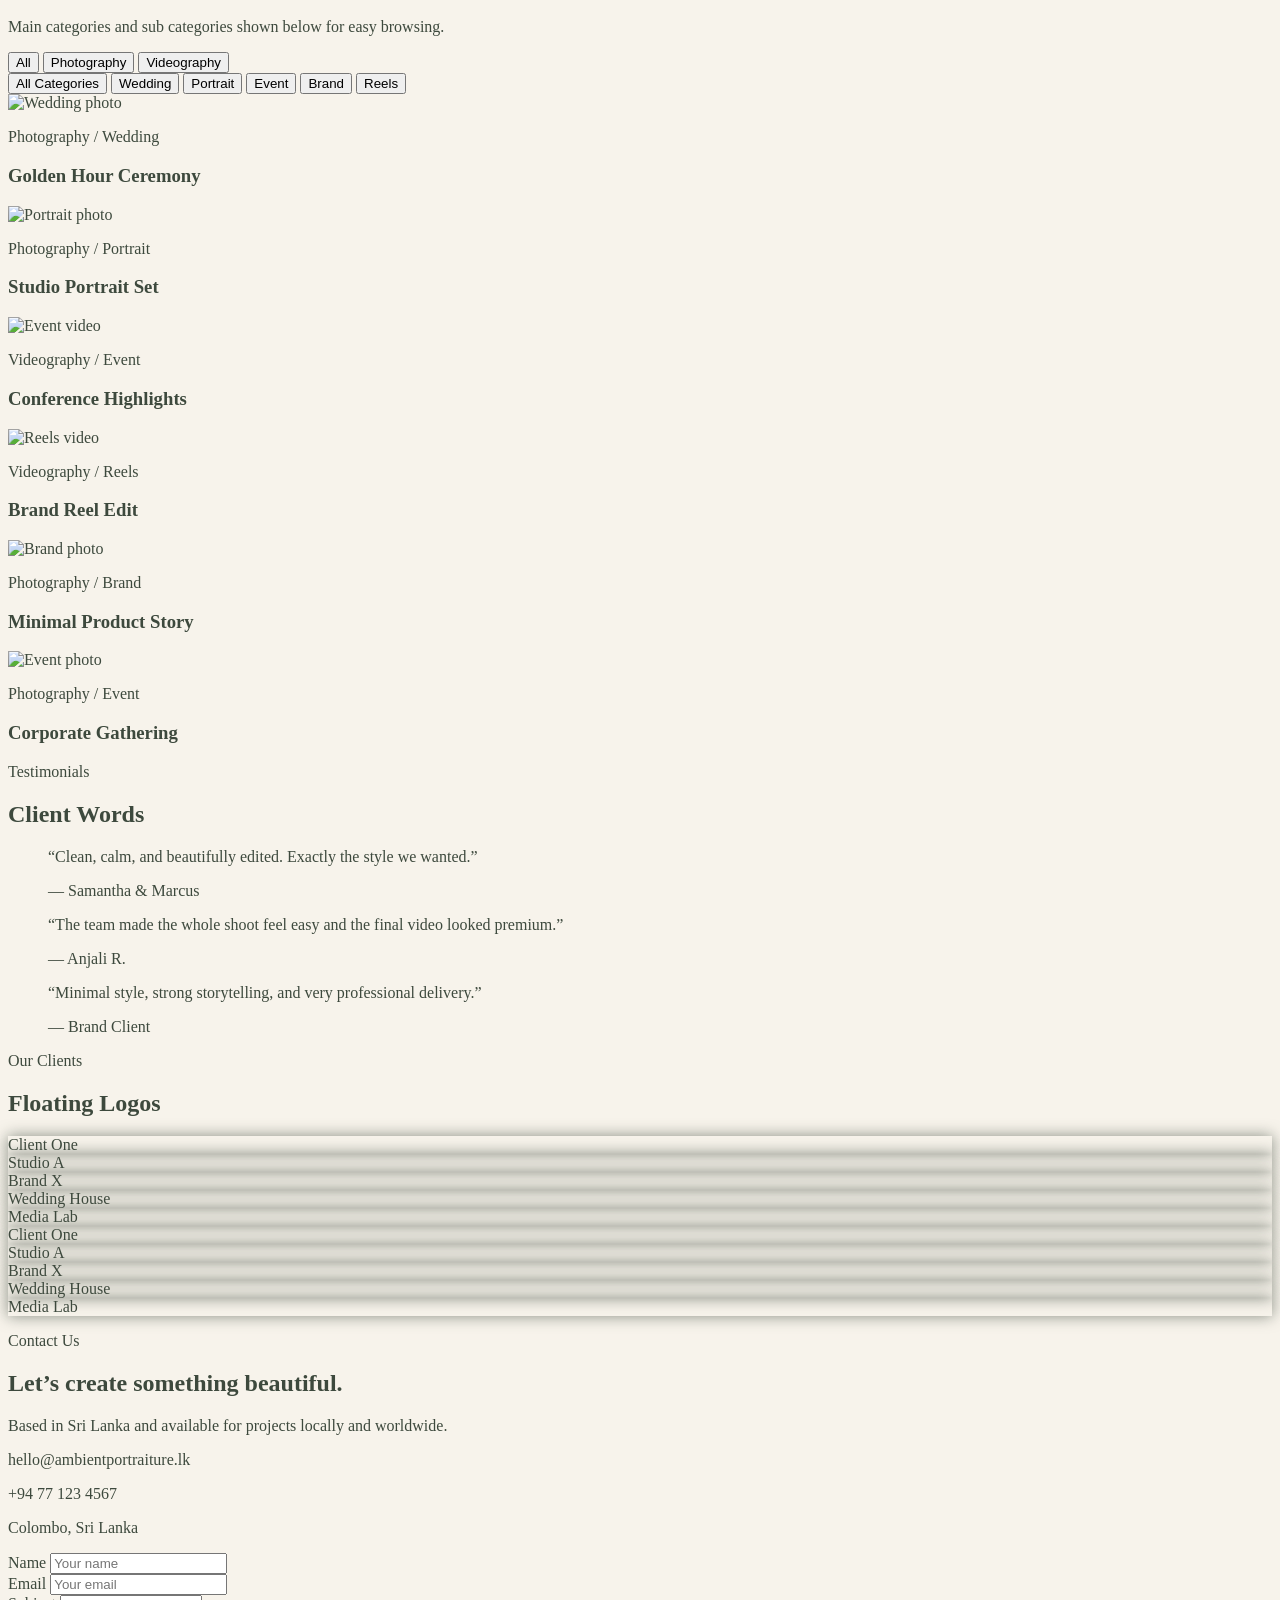
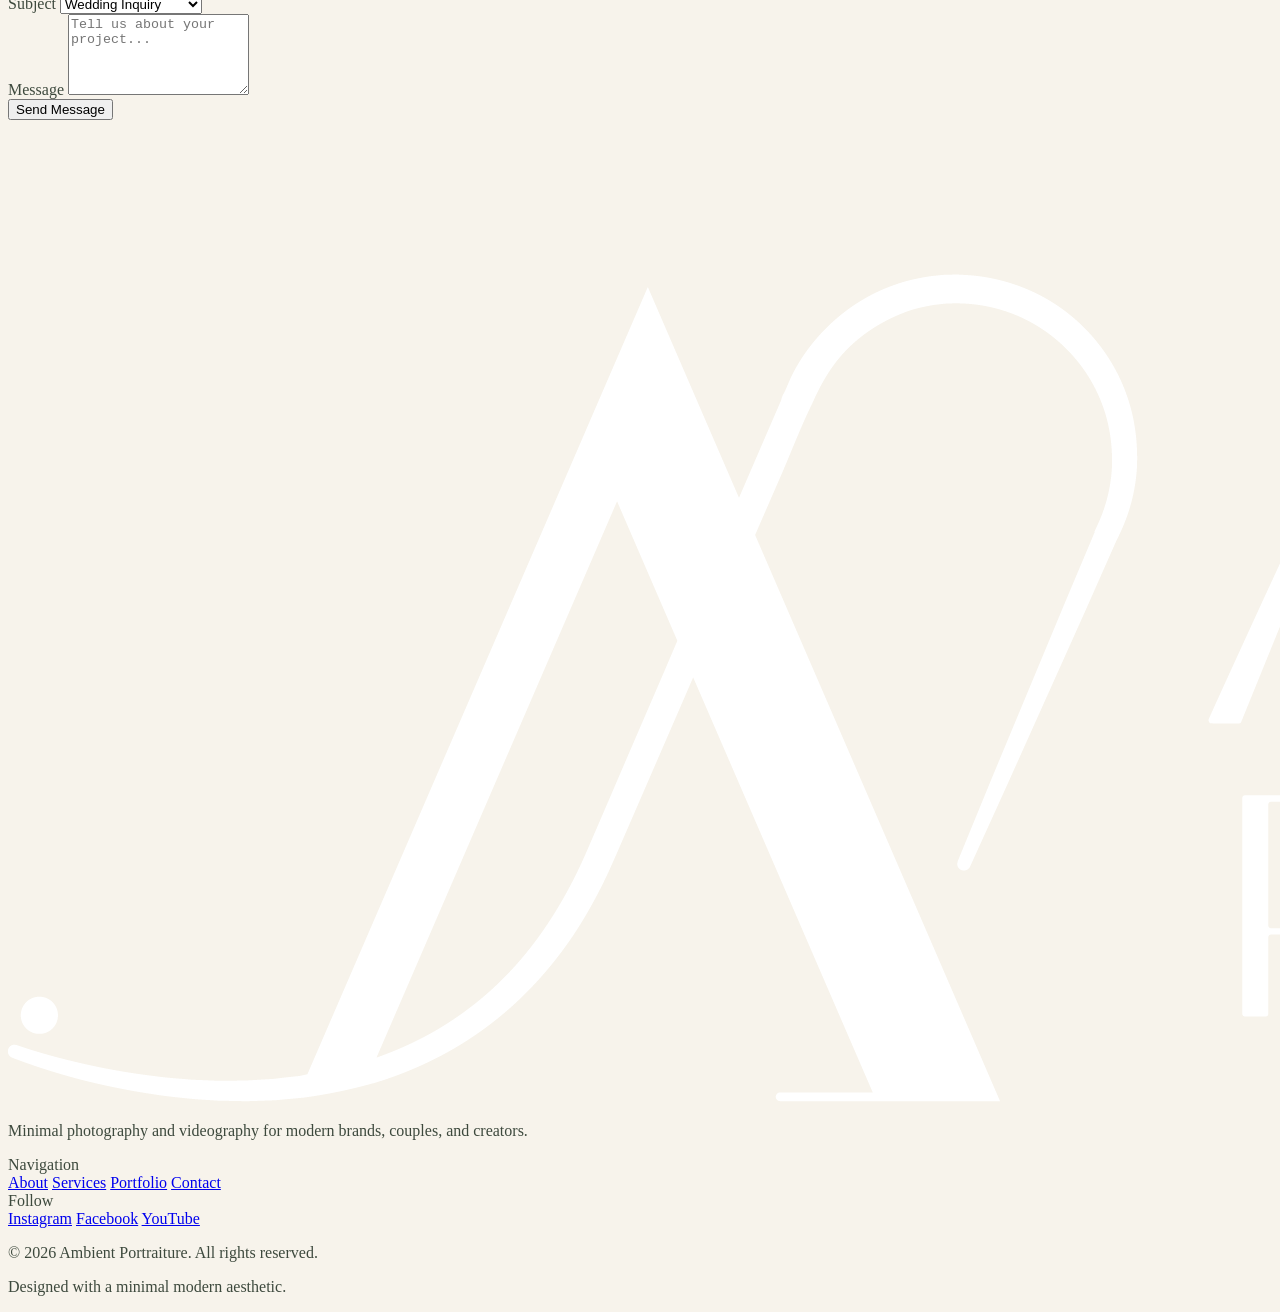
==== commit fc7b5d29: "Split Single Page Portfolio & Add Enhancements" ====
--- a/index.html
+++ b/index.html
@@ -1,338 +1,466 @@
 <!DOCTYPE html>
-<html lang="en">
+<html lang="en" class="scroll-smooth">
 <head>
   <meta charset="UTF-8" />
   <meta name="viewport" content="width=device-width, initial-scale=1.0" />
-  <title>Ambient Portraiture</title>
-  <meta name="description" content="Ambient Portraiture — Photography and videography with a minimal, modern, and elegant visual style." />
-  <link rel="stylesheet" href="css/main.css" />
+  <title>Ambient Portraiture | Photography & Videography</title>
+
+  <link rel="preconnect" href="https://fonts.googleapis.com">
+  <link rel="preconnect" href="https://fonts.gstatic.com" crossorigin>
+  <link href="https://fonts.googleapis.com/css2?family=Inter:wght@300;400;500;600;700&family=Cormorant+Garamond:wght@500;600;700&display=swap" rel="stylesheet">
+  
+  <script src="https://cdn.tailwindcss.com"></script>
+  <script src="js/tailwind.config.js"></script>
+  
+  <link rel="stylesheet" href="css/main.css">
 </head>
-<body>
-  <header class="topbar">
-    <div class="container topbar-inner">
-      <p>Wedding • Portrait • Events • Commercial</p>
-      <p>ambientportraiture.lk</p>
+
+<body class="font-sans antialiased">
+
+  <!-- Sticky Navbar -->
+  <header class="fixed top-0 left-0 w-full z-50 border-b border-primary/10 glass">
+    <div class="max-w-7xl mx-auto px-4 sm:px-6 lg:px-10 h-16 flex items-center justify-between">
+
+      <!-- Super small logo -->
+      <a href="#home" class="flex items-center gap-2 shrink-0">
+        <img src="assets/Black 2.png" alt="Logo" class="h-10 w-auto object-contain">
+        <div class="leading-none bg-primary/80 px-6 py-2 rounded-full">
+          <div class="text-[11px] text-white font-semibold tracking-[0.35em] uppercase">Ambient</div>
+          <div class="text-[9px] text-white tracking-[0.28em] uppercase opacity-70">Portraiture</div>
+        </div>
+      </a>
+
+      <nav class="hidden lg:flex items-center gap-8 text-[12px] uppercase tracking-[0.22em] bg-primary/80 px-6 py-2 rounded-full">
+        <a href="#about" class="text-white hover:opacity-60 transition">About</a>
+        <a href="#services" class="text-white hover:opacity-60 transition">Services</a>
+        <a href="photography.html" class="text-white hover:opacity-60 transition">Photography</a>
+        <a href="videography.html" class="text-white hover:opacity-60 transition">Videography</a>
+        <a href="#clients" class="text-white hover:opacity-60 transition">Clients</a>
+        <a href="#contact" class="text-white hover:opacity-60 transition">Contact</a>
+      </nav>
+
+      <a href="#contact" class="text-[11px] uppercase tracking-[0.24em] border border-primary px-4 py-2 hover:bg-primary hover:text-white transition">
+        Book Now
+      </a>
     </div>
   </header>
 
-  <nav class="navbar">
-    <div class="container nav-inner">
-      <a class="brand" href="#home">
-        <span class="brand-mark">AP</span>
-        <span class="brand-text">
-          <strong>Ambient Portraiture</strong>
-          <small>Photography & Videography</small>
-        </span>
-      </a>
-
-      <div class="nav-links">
-        <a href="#about">About</a>
-        <a href="#services">Services</a>
-        <a href="#portfolio">Portfolio</a>
-        <a href="#testimonials">Testimonials</a>
-        <a href="#contact">Contact</a>
-      </div>
-    </div>
-  </nav>
-
-  <main id="home">
-    <section class="hero">
-      <div class="hero-slider">
-        <article class="slide slide-1">
-          <div class="slide-overlay"></div>
-          <div class="container slide-content">
-            <span class="eyebrow">Capturing moments with feeling</span>
-            <h1>Timeless stories, beautifully framed.</h1>
-            <p>Minimal, natural, and elegant photography and videography for weddings, portraits, and special events.</p>
-            <div class="hero-actions">
-              <a class="btn btn-primary" href="#contact">Book a Session</a>
-              <a class="btn btn-secondary" href="#portfolio">View Portfolio</a>
-            </div>
-          </div>
-        </article>
-
-        <article class="slide slide-2">
-          <div class="slide-overlay"></div>
-          <div class="container slide-content">
-            <span class="eyebrow">Soft tones • cinematic feel</span>
-            <h1>Every frame designed to feel effortless.</h1>
-            <p>We create calm, premium visuals with warm cream tones and a refined editorial aesthetic.</p>
-            <div class="hero-actions">
-              <a class="btn btn-primary" href="#services">Explore Services</a>
-              <a class="btn btn-secondary" href="#about">Learn More</a>
-            </div>
-          </div>
-        </article>
-
-        <article class="slide slide-3">
-          <div class="slide-overlay"></div>
-          <div class="container slide-content">
-            <span class="eyebrow">For weddings, brands, and beyond</span>
-            <h1>Elegant visuals for life’s most meaningful days.</h1>
-            <p>From intimate portraits to full event coverage, we focus on storytelling that feels genuine and lasting.</p>
-            <div class="hero-actions">
-              <a class="btn btn-primary" href="#contact">Get in Touch</a>
-              <a class="btn btn-secondary" href="#testimonials">See Reviews</a>
-            </div>
-          </div>
-        </article>
-      </div>
-
-      <div class="slider-dots" aria-hidden="true">
-        <span></span>
-        <span></span>
-        <span></span>
-      </div>
-    </section>
-
-    <section class="intro-strip">
-      <div class="container intro-grid">
+  <main class="pt-16">
+
+    <!-- Hero Slider -->
+    <section id="home" class="relative min-h-[calc(100svh-4rem)] overflow-hidden">
+      <div id="heroSlider" class="relative min-h-[calc(100svh-4rem)]">
+
+        <!-- Slide 1 -->
+        <div class="hero-slide absolute inset-0 opacity-100 transition-opacity duration-700">
+          <div class="absolute inset-0 bg-cover bg-center" style="background-image:url('https://i.natgeofe.com/n/650f6ab9-ab62-4e8b-a81f-8b5b80903be8/national-geographic-763303.jpg');"></div>
+          <div class="absolute inset-0 hero-overlay"></div>
+          <div class="relative z-10 min-h-[calc(100svh-4rem)] flex items-center">
+            <div class="max-w-7xl mx-auto px-4 sm:px-6 lg:px-10 w-full">
+              <div class="max-w-3xl text-white fade">
+                <p class="text-[11px] uppercase tracking-[0.5em] mb-5 opacity-80">Photography & Videography Studio</p>
+                <h1 class="font-display text-5xl sm:text-6xl lg:text-7xl leading-[0.95] mb-6">
+                  Minimal stories.<br>Modern emotion.
+                </h1>
+                <p class="max-w-xl text-white/80 text-base sm:text-lg leading-8 mb-10">
+                  Clean visuals, elegant tones, and cinematic storytelling for weddings, portraits, events, and brands.
+                </p>
+                <div class="flex flex-wrap gap-4">
+                  <a href="#portfolio" class="bg-white text-primary px-7 py-3 text-[11px] uppercase tracking-[0.22em] hover:scale-[1.02] transition">
+                    View Portfolio
+                  </a>
+                  <a href="#contact" class="border border-white text-white px-7 py-3 text-[11px] uppercase tracking-[0.22em] hover:bg-white hover:text-primary transition">
+                    Contact Us
+                  </a>
+                </div>
+              </div>
+            </div>
+          </div>
+        </div>
+
+        <!-- Slide 2 -->
+        <div class="hero-slide absolute inset-0 opacity-0 transition-opacity duration-700">
+          <div class="absolute inset-0 bg-cover bg-center" style="background-image:url('https://i.natgeofe.com/n/650f6ab9-ab62-4e8b-a81f-8b5b80903be8/national-geographic-763303.jpg');"></div>
+          <div class="absolute inset-0 hero-overlay"></div>
+          <div class="relative z-10 min-h-[calc(100svh-4rem)] flex items-center">
+            <div class="max-w-7xl mx-auto px-4 sm:px-6 lg:px-10 w-full">
+              <div class="max-w-3xl text-white fade">
+                <p class="text-[11px] uppercase tracking-[0.5em] mb-5 opacity-80">Creative Direction</p>
+                <h2 class="font-display text-5xl sm:text-6xl lg:text-7xl leading-[0.95] mb-6">
+                  Elegant frames.<br>Timeless results.
+                </h2>
+                <p class="max-w-xl text-white/80 text-base sm:text-lg leading-8 mb-10">
+                  A refined approach that keeps every section visually calm, premium, and easy to explore.
+                </p>
+                <div class="flex flex-wrap gap-4">
+                  <a href="#services" class="bg-white text-primary px-7 py-3 text-[11px] uppercase tracking-[0.22em] hover:scale-[1.02] transition">
+                    Our Services
+                  </a>
+                  <a href="#contact" class="border border-white text-white px-7 py-3 text-[11px] uppercase tracking-[0.22em] hover:bg-white hover:text-primary transition">
+                    Book a Call
+                  </a>
+                </div>
+              </div>
+            </div>
+          </div>
+        </div>
+
+        <!-- Slide 3 -->
+        <div class="hero-slide absolute inset-0 opacity-0 transition-opacity duration-700">
+          <div class="absolute inset-0 bg-cover bg-center" style="background-image:url('https://cdn.shopify.com/s/files/1/0163/6622/files/Do_you_need_a_perfect_location_for_amazing_photos.jpg?v=1682103069');"></div>
+          <div class="absolute inset-0 hero-overlay"></div>
+          <div class="relative z-10 min-h-[calc(100svh-4rem)] flex items-center">
+            <div class="max-w-7xl mx-auto px-4 sm:px-6 lg:px-10 w-full">
+              <div class="max-w-3xl text-white fade">
+                <p class="text-[11px] uppercase tracking-[0.5em] mb-5 opacity-80">Films & Photography</p>
+                <h2 class="font-display text-5xl sm:text-6xl lg:text-7xl leading-[0.95] mb-6">
+                  Soft tones.<br>Strong impact.
+                </h2>
+                <p class="max-w-xl text-white/80 text-base sm:text-lg leading-8 mb-10">
+                  Designed to feel premium, minimal, and unique while keeping every section visible and organized.
+                </p>
+                <div class="flex flex-wrap gap-4">
+                  <a href="#portfolio" class="bg-white text-primary px-7 py-3 text-[11px] uppercase tracking-[0.22em] hover:scale-[1.02] transition">
+                    See Projects
+                  </a>
+                  <a href="#contact" class="border border-white text-white px-7 py-3 text-[11px] uppercase tracking-[0.22em] hover:bg-white hover:text-primary transition">
+                    Get in Touch
+                  </a>
+                </div>
+              </div>
+            </div>
+          </div>
+        </div>
+
+        <!-- Slider controls -->
+        <button id="prevSlide" class="absolute left-4 sm:left-6 bottom-6 z-20 w-11 h-11 rounded-full border border-white/50 text-white hover:bg-white hover:text-primary transition">
+          ‹
+        </button>
+        <button id="nextSlide" class="absolute left-20 sm:left-24 bottom-6 z-20 w-11 h-11 rounded-full border border-white/50 text-white hover:bg-white hover:text-primary transition">
+          ›
+        </button>
+
+        <div class="absolute right-4 sm:right-6 bottom-8 z-20 flex gap-2">
+          <span class="hero-dot w-2.5 h-2.5 rounded-full bg-white"></span>
+          <span class="hero-dot w-2.5 h-2.5 rounded-full bg-white/40"></span>
+          <span class="hero-dot w-2.5 h-2.5 rounded-full bg-white/40"></span>
+        </div>
+      </div>
+    </section>
+
+    <!-- About Us -->
+    <section id="about" class="py-24 sm:py-28 bg-cream">
+      <div class="max-w-7xl mx-auto px-4 sm:px-6 lg:px-10 grid lg:grid-cols-2 gap-12 items-center">
         <div>
-          <p class="section-label">About Ambient Portraiture</p>
-          <h2>A modern creative studio with a soft, refined style.</h2>
-        </div>
-        <p>
-          We produce clean and atmospheric visuals for couples, families, brands, and events.
-          Our work blends natural light, thoughtful composition, and subtle storytelling.
-        </p>
-      </div>
-    </section>
-
-    <section id="about" class="about section">
-      <div class="container split-grid">
-        <div class="about-text">
-          <p class="section-label">About Us</p>
-          <h2>We keep the process simple, calm, and beautifully creative.</h2>
-          <p>
-            Ambient Portraiture is built for clients who value premium visuals without heavy or cluttered design.
-            We focus on elegant imagery, warm tones, and authentic moments that feel personal and timeless.
+          <p class="text-[11px] uppercase tracking-[0.45em] mb-4 opacity-60">About Us</p>
+          <h2 class="font-display text-4xl sm:text-5xl lg:text-6xl leading-none mb-6">
+            Simple, elegant visual storytelling.
+          </h2>
+          <p class="text-base sm:text-lg leading-8 opacity-80 max-w-xl mb-8">
+            We create photography and videography with a minimal modern style, soft natural color grading, and a clean editorial finish that feels timeless.
           </p>
-          <p>
-            Our approach is minimal but intentional — every frame is planned to reflect emotion, atmosphere,
-            and the natural beauty of the moment.
+          <div class="grid sm:grid-cols-3 gap-4 max-w-xl">
+            <div class="p-5 bg-white/60 rounded-2xl shadow-soft">
+              <div class="text-2xl font-display">01</div>
+              <div class="text-sm mt-2 opacity-80">Planning</div>
+            </div>
+            <div class="p-5 bg-white/60 rounded-2xl shadow-soft">
+              <div class="text-2xl font-display">02</div>
+              <div class="text-sm mt-2 opacity-80">Capture</div>
+            </div>
+            <div class="p-5 bg-white/60 rounded-2xl shadow-soft">
+              <div class="text-2xl font-display">03</div>
+              <div class="text-sm mt-2 opacity-80">Deliver</div>
+            </div>
+          </div>
+        </div>
+
+        <div class="grid grid-cols-2 gap-4">
+          <img src="https://images.unsplash.com/photo-1524504388940-b1c1722653e1?auto=format&fit=crop&w=900&q=80" class="w-full h-[320px] sm:h-[420px] object-cover rounded-3xl shadow-soft" alt="About image 1">
+          <img src="https://images.unsplash.com/photo-1517841905240-472988babdf9?auto=format&fit=crop&w=900&q=80" class="w-full h-[320px] sm:h-[420px] object-cover rounded-3xl mt-10 shadow-soft" alt="About image 2">
+        </div>
+      </div>
+    </section>
+
+    <!-- Services -->
+    <section id="services" class="py-24 sm:py-28 bg-beige">
+      <div class="max-w-7xl mx-auto px-4 sm:px-6 lg:px-10">
+        <div class="flex flex-col md:flex-row md:items-end md:justify-between gap-4 mb-12">
+          <div>
+            <p class="text-[11px] uppercase tracking-[0.45em] mb-4 opacity-60">Services</p>
+            <h2 class="font-display text-4xl sm:text-5xl">What We Do</h2>
+          </div>
+          <p class="max-w-xl text-sm sm:text-base leading-7 opacity-75">
+            Focused packages for photo and video work with a clean, minimal style.
           </p>
         </div>
-        <div class="about-media">
-          <img src="https://images.unsplash.com/photo-1523438097201-512ae7d59a2d?auto=format&fit=crop&w=900&q=80" alt="Wedding portrait" />
-          <img src="https://images.unsplash.com/photo-1519741497674-611481863552?auto=format&fit=crop&w=700&q=80" alt="Creative couple portrait" />
-        </div>
-      </div>
-    </section>
-
-    <section id="services" class="services section section-cream">
-      <div class="container">
-        <div class="section-head">
-          <p class="section-label">Services</p>
-          <h2>Photography and videography services tailored to your story.</h2>
-        </div>
-
-        <div class="services-grid">
-          <article class="service-card">
-            <div class="service-thumb" style="background-image:url('https://images.unsplash.com/photo-1519741497674-611481863552?auto=format&fit=crop&w=900&q=80')"></div>
-            <h3>Wedding Photography</h3>
-            <p>Elegant coverage for ceremonies, receptions, and pre-wedding moments.</p>
-          </article>
-
-          <article class="service-card">
-            <div class="service-thumb" style="background-image:url('https://images.unsplash.com/photo-1529139574466-a303027c1d8b?auto=format&fit=crop&w=900&q=80')"></div>
-            <h3>Videography</h3>
-            <p>Cinematic films that capture mood, movement, and meaningful details.</p>
-          </article>
-
-          <article class="service-card">
-            <div class="service-thumb" style="background-image:url('https://images.unsplash.com/photo-1500648767791-00dcc994a43e?auto=format&fit=crop&w=900&q=80')"></div>
-            <h3>Portrait Sessions</h3>
-            <p>Soft, natural portraits for individuals, couples, families, and creatives.</p>
-          </article>
-        </div>
-      </div>
-    </section>
-
-    <section id="portfolio" class="portfolio section">
-      <div class="container">
-        <div class="section-head">
-          <p class="section-label">Portfolio</p>
-          <h2>Browse projects by main category and subcategory.</h2>
-        </div>
-
-        <div class="filter-row" aria-label="Portfolio categories">
-          <span class="filter-chip active">All Projects</span>
-          <span class="filter-chip">Wedding</span>
-          <span class="filter-chip">Pre-Wedding</span>
-          <span class="filter-chip">Engagement</span>
-          <span class="filter-chip">Portrait</span>
-          <span class="filter-chip">Event</span>
-          <span class="filter-chip">Commercial</span>
-          <span class="filter-chip">Videography</span>
-        </div>
-
-        <div class="portfolio-grid">
-          <article class="portfolio-card large">
-            <img src="https://images.unsplash.com/photo-1511285560929-80b456fea0bc?auto=format&fit=crop&w=1200&q=80" alt="Wedding project" />
-            <div class="portfolio-meta">
-              <span>Wedding • Outdoor</span>
-              <h3>Golden Hour Ceremony</h3>
-            </div>
-          </article>
-
-          <article class="portfolio-card">
-            <img src="https://images.unsplash.com/photo-1529634806980-85c3dd6d34ac?auto=format&fit=crop&w=900&q=80" alt="Portrait project" />
-            <div class="portfolio-meta">
-              <span>Portrait • Studio</span>
-              <h3>Editorial Portrait Set</h3>
-            </div>
-          </article>
-
-          <article class="portfolio-card">
-            <img src="https://images.unsplash.com/photo-1519741497674-611481863552?auto=format&fit=crop&w=900&q=80" alt="Engagement project" />
-            <div class="portfolio-meta">
-              <span>Engagement • Outdoor</span>
-              <h3>Quiet Moments Together</h3>
-            </div>
-          </article>
-
-          <article class="portfolio-card">
-            <img src="https://images.unsplash.com/photo-1487412912498-0447578fcca8?auto=format&fit=crop&w=900&q=80" alt="Commercial project" />
-            <div class="portfolio-meta">
-              <span>Commercial • Brand</span>
-              <h3>Minimal Product Story</h3>
-            </div>
-          </article>
-
-          <article class="portfolio-card">
-            <img src="https://images.unsplash.com/photo-1505236858219-8359eb29e329?auto=format&fit=crop&w=900&q=80" alt="Videography project" />
-            <div class="portfolio-meta">
-              <span>Videography • Highlight Film</span>
-              <h3>Event Highlight Reel</h3>
-            </div>
-          </article>
-
-          <article class="portfolio-card">
-            <img src="https://images.unsplash.com/photo-1492691527719-9d1e07e534b4?auto=format&fit=crop&w=900&q=80" alt="Family portrait project" />
-            <div class="portfolio-meta">
-              <span>Portrait • Lifestyle</span>
-              <h3>Natural Light Family Shoot</h3>
-            </div>
-          </article>
-        </div>
-      </div>
-    </section>
-
-    <section id="testimonials" class="testimonials section section-cream">
-      <div class="container">
-        <div class="section-head">
-          <p class="section-label">Testimonials</p>
-          <h2>Kind words from clients we have worked with.</h2>
-        </div>
-
-        <div class="testimonial-grid">
-          <article class="testimonial-card">
-            <p>“Everything felt calm and professional. The final photos were soft, beautiful, and exactly what we wanted.”</p>
-            <h3>Client Name</h3>
-            <span>Wedding Client</span>
-          </article>
-
-          <article class="testimonial-card">
-            <p>“The team understood our style perfectly. The visuals looked elegant, modern, and very premium.”</p>
-            <h3>Client Name</h3>
-            <span>Portrait Session</span>
-          </article>
-
-          <article class="testimonial-card">
-            <p>“Great communication, beautiful framing, and amazing video quality. Highly recommended.”</p>
-            <h3>Client Name</h3>
-            <span>Event Coverage</span>
-          </article>
-        </div>
-      </div>
-    </section>
-
-    <section class="clients section">
-      <div class="container">
-        <div class="section-head">
-          <p class="section-label">Our Clients</p>
-          <h2>Trusted by brands, couples, and creative teams.</h2>
-        </div>
-
-        <div class="client-marquee">
-          <span>Studio One</span>
-          <span>Maison</span>
-          <span>Velora</span>
-          <span>North Bay</span>
-          <span>Elara</span>
-          <span>Bloom</span>
-          <span>Studio One</span>
-          <span>Maison</span>
-        </div>
-      </div>
-    </section>
-
-    <section id="contact" class="contact section section-cream">
-      <div class="container contact-grid">
-        <div class="contact-info">
-          <p class="section-label">Contact Us</p>
-          <h2>Let’s plan something beautiful.</h2>
-          <p>
-            Share your event details, creative brief, or questions through the form below.
-            We will get back to you with the next steps.
+
+        <div class="grid md:grid-cols-3 gap-6">
+          <article class="bg-cream rounded-3xl p-8 shadow-soft border border-primary/5">
+            <p class="text-[11px] uppercase tracking-[0.35em] opacity-60 mb-4">01</p>
+            <h3 class="font-display text-3xl mb-4">Wedding Films</h3>
+            <p class="leading-7 opacity-80">Elegant coverage with cinematic editing and natural emotion.</p>
+          </article>
+
+          <article class="bg-cream rounded-3xl p-8 shadow-soft border border-primary/5">
+            <p class="text-[11px] uppercase tracking-[0.35em] opacity-60 mb-4">02</p>
+            <h3 class="font-display text-3xl mb-4">Portrait Sessions</h3>
+            <p class="leading-7 opacity-80">Minimal portraits with soft light and premium composition.</p>
+          </article>
+
+          <article class="bg-cream rounded-3xl p-8 shadow-soft border border-primary/5">
+            <p class="text-[11px] uppercase tracking-[0.35em] opacity-60 mb-4">03</p>
+            <h3 class="font-display text-3xl mb-4">Brand Content</h3>
+            <p class="leading-7 opacity-80">Modern visuals for brands, products, and social media campaigns.</p>
+          </article>
+        </div>
+      </div>
+    </section>
+
+    <!-- Portfolio -->
+    <section id="portfolio" class="py-24 sm:py-28 bg-cream">
+      <div class="max-w-7xl mx-auto px-4 sm:px-6 lg:px-10">
+        <div class="mb-10">
+          <p class="text-[11px] uppercase tracking-[0.45em] mb-4 opacity-60">Portfolio</p>
+          <h2 class="font-display text-4xl sm:text-5xl mb-5">All Projects</h2>
+          <p class="max-w-2xl opacity-75 leading-7">
+            Main categories and sub categories shown below for easy browsing.
           </p>
-
-          <div class="contact-list">
-            <div><strong>Email</strong><span>hello@ambientportraiture.lk</span></div>
-            <div><strong>Phone</strong><span>+94 77 000 0000</span></div>
-            <div><strong>Location</strong><span>Sri Lanka</span></div>
-          </div>
-        </div>
-
-        <form class="contact-form">
-          <div class="form-row">
-            <input type="text" placeholder="Your Name" />
-            <input type="email" placeholder="Email Address" />
-          </div>
-          <div class="form-row">
-            <input type="tel" placeholder="Phone Number" />
-            <input type="text" placeholder="Subject" />
-          </div>
-          <textarea rows="6" placeholder="Tell us about your project"></textarea>
-          <button type="submit" class="btn btn-primary">Send Message</button>
+        </div>
+
+        <!-- Main categories -->
+        <div class="flex flex-wrap gap-3 mb-5">
+          <button class="portfolio-main-btn px-4 py-2 text-[11px] uppercase tracking-[0.2em] border border-primary bg-primary text-white" data-main="all">All</button>
+          <button class="portfolio-main-btn px-4 py-2 text-[11px] uppercase tracking-[0.2em] border border-primary/20 hover:bg-primary hover:text-white transition" data-main="photo">Photography</button>
+          <button class="portfolio-main-btn px-4 py-2 text-[11px] uppercase tracking-[0.2em] border border-primary/20 hover:bg-primary hover:text-white transition" data-main="video">Videography</button>
+        </div>
+
+        <!-- Sub categories -->
+        <div class="flex flex-wrap gap-2 mb-10">
+          <button class="portfolio-sub-btn px-3 py-2 text-[11px] uppercase tracking-[0.18em] border border-primary/20 bg-white" data-sub="all">All Categories</button>
+          <button class="portfolio-sub-btn px-3 py-2 text-[11px] uppercase tracking-[0.18em] border border-primary/20 bg-white" data-sub="wedding">Wedding</button>
+          <button class="portfolio-sub-btn px-3 py-2 text-[11px] uppercase tracking-[0.18em] border border-primary/20 bg-white" data-sub="portrait">Portrait</button>
+          <button class="portfolio-sub-btn px-3 py-2 text-[11px] uppercase tracking-[0.18em] border border-primary/20 bg-white" data-sub="event">Event</button>
+          <button class="portfolio-sub-btn px-3 py-2 text-[11px] uppercase tracking-[0.18em] border border-primary/20 bg-white" data-sub="brand">Brand</button>
+          <button class="portfolio-sub-btn px-3 py-2 text-[11px] uppercase tracking-[0.18em] border border-primary/20 bg-white" data-sub="reels">Reels</button>
+        </div>
+
+        <div class="grid sm:grid-cols-2 lg:grid-cols-3 gap-6">
+          <article class="portfolio-item group rounded-3xl overflow-hidden shadow-soft border border-primary/5" data-main="photo" data-sub="wedding">
+            <img src="https://images.unsplash.com/photo-1519741497674-611481863552?auto=format&fit=crop&w=900&q=80" class="h-80 w-full object-cover group-hover:scale-[1.03] transition duration-500" alt="Wedding photo">
+            <div class="p-5 bg-white">
+              <p class="text-[11px] uppercase tracking-[0.25em] opacity-60">Photography / Wedding</p>
+              <h3 class="font-display text-2xl mt-2">Golden Hour Ceremony</h3>
+            </div>
+          </article>
+
+          <article class="portfolio-item group rounded-3xl overflow-hidden shadow-soft border border-primary/5" data-main="photo" data-sub="portrait">
+            <img src="https://images.unsplash.com/photo-1524504388940-b1c1722653e1?auto=format&fit=crop&w=900&q=80" class="h-80 w-full object-cover group-hover:scale-[1.03] transition duration-500" alt="Portrait photo">
+            <div class="p-5 bg-white">
+              <p class="text-[11px] uppercase tracking-[0.25em] opacity-60">Photography / Portrait</p>
+              <h3 class="font-display text-2xl mt-2">Studio Portrait Set</h3>
+            </div>
+          </article>
+
+          <article class="portfolio-item group rounded-3xl overflow-hidden shadow-soft border border-primary/5" data-main="video" data-sub="event">
+            <img src="https://images.unsplash.com/photo-1511578314322-379afb476865?auto=format&fit=crop&w=900&q=80" class="h-80 w-full object-cover group-hover:scale-[1.03] transition duration-500" alt="Event video">
+            <div class="p-5 bg-white">
+              <p class="text-[11px] uppercase tracking-[0.25em] opacity-60">Videography / Event</p>
+              <h3 class="font-display text-2xl mt-2">Conference Highlights</h3>
+            </div>
+          </article>
+
+          <article class="portfolio-item group rounded-3xl overflow-hidden shadow-soft border border-primary/5" data-main="video" data-sub="reels">
+            <img src="https://images.unsplash.com/photo-1516321318423-f06f85e504b3?auto=format&fit=crop&w=900&q=80" class="h-80 w-full object-cover group-hover:scale-[1.03] transition duration-500" alt="Reels video">
+            <div class="p-5 bg-white">
+              <p class="text-[11px] uppercase tracking-[0.25em] opacity-60">Videography / Reels</p>
+              <h3 class="font-display text-2xl mt-2">Brand Reel Edit</h3>
+            </div>
+          </article>
+
+          <article class="portfolio-item group rounded-3xl overflow-hidden shadow-soft border border-primary/5" data-main="photo" data-sub="brand">
+            <img src="https://images.unsplash.com/photo-1529139574466-a303027c1d8b?auto=format&fit=crop&w=900&q=80" class="h-80 w-full object-cover group-hover:scale-[1.03] transition duration-500" alt="Brand photo">
+            <div class="p-5 bg-white">
+              <p class="text-[11px] uppercase tracking-[0.25em] opacity-60">Photography / Brand</p>
+              <h3 class="font-display text-2xl mt-2">Minimal Product Story</h3>
+            </div>
+          </article>
+
+          <article class="portfolio-item group rounded-3xl overflow-hidden shadow-soft border border-primary/5" data-main="photo" data-sub="event">
+            <img src="https://images.unsplash.com/photo-1469371670807-013ccf25f16b?auto=format&fit=crop&w=900&q=80" class="h-80 w-full object-cover group-hover:scale-[1.03] transition duration-500" alt="Event photo">
+            <div class="p-5 bg-white">
+              <p class="text-[11px] uppercase tracking-[0.25em] opacity-60">Photography / Event</p>
+              <h3 class="font-display text-2xl mt-2">Corporate Gathering</h3>
+            </div>
+          </article>
+        </div>
+      </div>
+    </section>
+
+    <!-- Testimonials -->
+    <section id="testimonials" class="py-24 sm:py-28 bg-beige">
+      <div class="max-w-7xl mx-auto px-4 sm:px-6 lg:px-10">
+        <p class="text-[11px] uppercase tracking-[0.45em] mb-4 opacity-60">Testimonials</p>
+        <h2 class="font-display text-4xl sm:text-5xl mb-10">Client Words</h2>
+
+        <div class="grid lg:grid-cols-3 gap-6">
+          <blockquote class="bg-cream rounded-3xl p-8 shadow-soft">
+            <p class="text-lg leading-8 italic">“Clean, calm, and beautifully edited. Exactly the style we wanted.”</p>
+            <footer class="mt-6 text-[11px] uppercase tracking-[0.25em] opacity-60">— Samantha & Marcus</footer>
+          </blockquote>
+
+          <blockquote class="bg-cream rounded-3xl p-8 shadow-soft">
+            <p class="text-lg leading-8 italic">“The team made the whole shoot feel easy and the final video looked premium.”</p>
+            <footer class="mt-6 text-[11px] uppercase tracking-[0.25em] opacity-60">— Anjali R.</footer>
+          </blockquote>
+
+          <blockquote class="bg-cream rounded-3xl p-8 shadow-soft">
+            <p class="text-lg leading-8 italic">“Minimal style, strong storytelling, and very professional delivery.”</p>
+            <footer class="mt-6 text-[11px] uppercase tracking-[0.25em] opacity-60">— Brand Client</footer>
+          </blockquote>
+        </div>
+      </div>
+    </section>
+
+    <!-- Our Clients -->
+    <section id="clients" class="py-24 sm:py-28 bg-cream overflow-hidden">
+      <div class="max-w-7xl mx-auto px-4 sm:px-6 lg:px-10">
+        <div class="flex items-end justify-between gap-4 mb-8">
+          <div>
+            <p class="text-[11px] uppercase tracking-[0.45em] mb-4 opacity-60">Our Clients</p>
+            <h2 class="font-display text-4xl sm:text-5xl">Floating Logos</h2>
+          </div>
+        </div>
+
+        <div class="relative overflow-hidden">
+          <div class="marquee flex w-[200%] gap-6">
+            <div class="w-1/2 flex flex-wrap items-center justify-center gap-6 sm:gap-10 py-10">
+              <div class="logo-float px-6 py-4 rounded-full border border-primary/10 bg-white shadow-soft text-sm font-medium">Client One</div>
+              <div class="logo-float px-6 py-4 rounded-full border border-primary/10 bg-white shadow-soft text-sm font-medium [animation-delay:1s]">Studio A</div>
+              <div class="logo-float px-6 py-4 rounded-full border border-primary/10 bg-white shadow-soft text-sm font-medium [animation-delay:2s]">Brand X</div>
+              <div class="logo-float px-6 py-4 rounded-full border border-primary/10 bg-white shadow-soft text-sm font-medium [animation-delay:3s]">Wedding House</div>
+              <div class="logo-float px-6 py-4 rounded-full border border-primary/10 bg-white shadow-soft text-sm font-medium [animation-delay:4s]">Media Lab</div>
+            </div>
+            <div class="w-1/2 flex flex-wrap items-center justify-center gap-6 sm:gap-10 py-10">
+              <div class="logo-float px-6 py-4 rounded-full border border-primary/10 bg-white shadow-soft text-sm font-medium">Client One</div>
+              <div class="logo-float px-6 py-4 rounded-full border border-primary/10 bg-white shadow-soft text-sm font-medium [animation-delay:1s]">Studio A</div>
+              <div class="logo-float px-6 py-4 rounded-full border border-primary/10 bg-white shadow-soft text-sm font-medium [animation-delay:2s]">Brand X</div>
+              <div class="logo-float px-6 py-4 rounded-full border border-primary/10 bg-white shadow-soft text-sm font-medium [animation-delay:3s]">Wedding House</div>
+              <div class="logo-float px-6 py-4 rounded-full border border-primary/10 bg-white shadow-soft text-sm font-medium [animation-delay:4s]">Media Lab</div>
+            </div>
+          </div>
+        </div>
+      </div>
+    </section>
+
+    <!-- Contact Us Section -->
+    <section class="py-24 sm:py-28 bg-beige" id="contact">
+      <div class="max-w-7xl mx-auto px-4 sm:px-6 lg:px-10 grid lg:grid-cols-2 gap-12">
+        <div>
+          <p class="text-[11px] uppercase tracking-[0.45em] mb-4 opacity-60">Contact Us</p>
+          <h2 class="font-display text-4xl sm:text-5xl mb-6">Let’s create something beautiful.</h2>
+          <p class="leading-8 opacity-80 max-w-xl mb-8">
+            Based in Sri Lanka and available for projects locally and worldwide.
+          </p>
+
+          <div class="space-y-4 text-sm sm:text-base">
+            <p class="flex items-center gap-3"><span class="w-2 h-2 rounded-full bg-primary"></span> hello@ambientportraiture.lk</p>
+            <p class="flex items-center gap-3"><span class="w-2 h-2 rounded-full bg-primary"></span> +94 77 123 4567</p>
+            <p class="flex items-center gap-3"><span class="w-2 h-2 rounded-full bg-primary"></span> Colombo, Sri Lanka</p>
+          </div>
+        </div>
+
+        <form class="bg-cream rounded-3xl p-8 shadow-soft border border-primary/5 space-y-5">
+          <div class="grid sm:grid-cols-2 gap-4">
+            <div>
+              <label class="text-[11px] uppercase tracking-[0.22em] opacity-60 mb-2 block">Name</label>
+              <input type="text" class="w-full bg-transparent border border-primary/15 rounded-2xl px-4 py-3 outline-none focus:border-primary" placeholder="Your name">
+            </div>
+            <div>
+              <label class="text-[11px] uppercase tracking-[0.22em] opacity-60 mb-2 block">Email</label>
+              <input type="email" class="w-full bg-transparent border border-primary/15 rounded-2xl px-4 py-3 outline-none focus:border-primary" placeholder="Your email">
+            </div>
+          </div>
+
+          <div>
+            <label class="text-[11px] uppercase tracking-[0.22em] opacity-60 mb-2 block">Subject</label>
+            <select class="w-full bg-transparent border border-primary/15 rounded-2xl px-4 py-3 outline-none focus:border-primary">
+              <option>Wedding Inquiry</option>
+              <option>Portrait Session</option>
+              <option>Videography Project</option>
+              <option>Brand / Commercial</option>
+            </select>
+          </div>
+
+          <div>
+            <label class="text-[11px] uppercase tracking-[0.22em] opacity-60 mb-2 block">Message</label>
+            <textarea rows="5" class="w-full bg-transparent border border-primary/15 rounded-2xl px-4 py-3 outline-none focus:border-primary resize-none" placeholder="Tell us about your project..."></textarea>
+          </div>
+
+          <button type="submit" class="bg-primary text-white px-7 py-3 rounded-2xl text-[11px] uppercase tracking-[0.22em] hover:opacity-90 transition">
+            Send Message
+          </button>
         </form>
       </div>
     </section>
 
-    <section class="map section">
-      <div class="container">
-        <div class="map-wrap">
-          <iframe
-            title="Google Map"
-            src="https://www.google.com/maps?q=Sri%20Lanka&z=10&output=embed"
-            loading="lazy">
-          </iframe>
-        </div>
-      </div>
-    </section>
+    <!-- Google Map Section -->
+    <section class="h-[420px] w-full bg-soft">
+      <iframe
+        class="w-full h-full grayscale opacity-90"
+        loading="lazy"
+        allowfullscreen=""
+        referrerpolicy="no-referrer-when-downgrade"
+        src="https://www.google.com/maps?q=Colombo%2C%20Sri%20Lanka&z=13&output=embed"
+        style="border:0;">
+      </iframe>
+    </section>
+
+    <!-- Footer -->
+    <footer class="bg-primary text-cream py-14">
+      <div class="max-w-7xl mx-auto px-4 sm:px-6 lg:px-10">
+        <div class="grid md:grid-cols-3 gap-10">
+          <div>
+            <!-- Replaced text with footer logo -->
+            <img src="assets/footer-logo.png" alt="Ambient Portraiture" class="h-12 w-auto mb-4 object-contain">
+            <p class="opacity-75 leading-7 max-w-sm">
+              Minimal photography and videography for modern brands, couples, and creators.
+            </p>
+          </div>
+
+          <div>
+            <div class="text-[11px] uppercase tracking-[0.35em] mb-4 opacity-70">Navigation</div>
+            <div class="grid grid-cols-2 gap-3 text-sm">
+              <a href="#about" class="hover:opacity-70">About</a>
+              <a href="#services" class="hover:opacity-70">Services</a>
+              <a href="#portfolio" class="hover:opacity-70">Portfolio</a>
+              <a href="#contact" class="hover:opacity-70">Contact</a>
+            </div>
+          </div>
+
+          <div>
+            <div class="text-[11px] uppercase tracking-[0.35em] mb-4 opacity-70">Follow</div>
+            <div class="flex gap-4 text-sm">
+              <a href="#" class="hover:opacity-70">Instagram</a>
+              <a href="#" class="hover:opacity-70">Facebook</a>
+              <a href="#" class="hover:opacity-70">YouTube</a>
+            </div>
+          </div>
+        </div>
+
+        <div class="border-t border-white/10 mt-10 pt-6 flex flex-col md:flex-row gap-4 md:items-center md:justify-between text-[11px] uppercase tracking-[0.22em] opacity-60">
+          <p>© 2026 Ambient Portraiture. All rights reserved.</p>
+          <p>Designed with a minimal modern aesthetic.</p>
+        </div>
+      </div>
+    </footer>
   </main>
 
-  <footer class="footer">
-    <div class="container footer-grid">
-      <div>
-        <h3>Ambient Portraiture</h3>
-        <p>Minimal photography and videography with a modern, timeless aesthetic.</p>
-      </div>
-      <div>
-        <h4>Quick Links</h4>
-        <a href="#about">About</a>
-        <a href="#services">Services</a>
-        <a href="#portfolio">Portfolio</a>
-      </div>
-      <div>
-        <h4>Contact</h4>
-        <a href="mailto:hello@ambientportraiture.lk">hello@ambientportraiture.lk</a>
-        <a href="tel:+94770000000">+94 77 000 0000</a>
-      </div>
-    </div>
-    <div class="footer-bottom container">
-      <p>&copy; 2026 Ambient Portraiture. All rights reserved.</p>
-    </div>
-  </footer>
+  <!-- Floating WhatsApp Icon -->
+  <a href="https://wa.me/94771234567" target="_blank" class="floating-whatsapp" aria-label="Chat on WhatsApp">
+    <img src="assets/whatsapp.png" alt="WhatsApp">
+  </a>
+
+  <script src="js/main.js"></script>
 </body>
 </html>
--- a/css/main.css
+++ b/css/main.css
@@ -1,683 +1,86 @@
-:root {
-  --bg: #f8f4ec;
-  --bg-soft: #efe6d8;
-  --surface: #ffffff;
-  --text: #2f2a24;
-  --muted: #7a6f63;
-  --line: rgba(47, 42, 36, 0.12);
-  --accent: #b69476;
-  --shadow: 0 18px 40px rgba(47, 42, 36, 0.08);
-  --radius: 28px;
-}
-
-* {
-  box-sizing: border-box;
-}
-
-html {
-  scroll-behavior: smooth;
+@font-face {
+  font-family: 'Fritz';
+  src: url('../Font/Fritz-aYB1E.ttf') format('truetype');
+  font-weight: normal;
+  font-style: normal;
 }
 
 body {
-  margin: 0;
-  font-family: Arial, Helvetica, sans-serif;
-  color: var(--text);
-  background:
-    radial-gradient(circle at top, #ffffff 0%, #f9f6f1 38%, #f0e8db 100%);
+  background: #F7F3EB;
+  color: #3D493D;
 }
 
-a {
-  color: inherit;
-  text-decoration: none;
+.glass {
+  backdrop-filter: blur(14px);
+  background: rgba(14, 54, 19, 0);
 }
 
-img {
-  display: block;
-  width: 100%;
+.hero-overlay {
+  background: linear-gradient(90deg, rgba(26, 67, 26, 0.68), rgba(61,73,61,.18));
 }
 
-.container {
-  width: min(1180px, calc(100% - 40px));
-  margin: 0 auto;
+.fade {
+  animation: fadeUp .9s ease both;
 }
 
-.topbar {
-  background: rgba(255, 255, 255, 0.75);
-  backdrop-filter: blur(8px);
-  border-bottom: 1px solid var(--line);
-  font-size: 12px;
-  letter-spacing: 0.12em;
-  text-transform: uppercase;
+@keyframes fadeUp {
+  from { opacity: 0; transform: translateY(16px); }
+  to { opacity: 1; transform: translateY(0); }
 }
 
-.topbar-inner,
-.nav-inner,
-.footer-grid,
-.footer-bottom {
+.marquee {
+  animation: marquee 28s linear infinite;
+}
+
+.marquee:hover {
+  animation-play-state: paused;
+}
+
+@keyframes marquee {
+  from { transform: translateX(0); }
+  to { transform: translateX(-50%); }
+}
+
+.logo-float {
+  animation: floaty 5s ease-in-out infinite;
+  /* Green shining effect using #3D493D (rgb: 61, 73, 61) */
+  box-shadow: 0 0 15px rgba(61, 73, 61, 0.6);
+  transition: box-shadow 0.3s ease;
+}
+
+.logo-float:hover {
+  box-shadow: 0 0 25px rgba(61, 73, 61, 0.8);
+}
+
+@keyframes floaty {
+  0%, 100% { transform: translateY(0px); opacity: .85; }
+  50% { transform: translateY(-8px); opacity: 1; }
+}
+
+/* Floating WhatsApp Icon */
+.floating-whatsapp {
+  position: fixed;
+  bottom: 24px;
+  right: 24px;
+  width: 55px;
+  height: 55px;
+  z-index: 100;
+  border-radius: 50%;
+  box-shadow: 0 4px 10px rgba(0, 0, 0, 0.15);
+  transition: transform 0.3s ease, box-shadow 0.3s ease;
+  background-color: #25D366; /* WhatsApp brand color behind the transparent icon */
   display: flex;
   align-items: center;
-  justify-content: space-between;
-  gap: 20px;
+  justify-content: center;
 }
 
-.topbar-inner {
-  padding: 10px 0;
-  color: var(--muted);
+.floating-whatsapp img {
+  width: 32px;
+  height: 32px;
+  object-fit: contain;
 }
 
-.navbar {
-  position: sticky;
-  top: 0;
-  z-index: 30;
-  background: rgba(255, 255, 255, 0.82);
-  backdrop-filter: blur(12px);
-  border-bottom: 1px solid var(--line);
+.floating-whatsapp:hover {
+  transform: scale(1.08) translateY(-4px);
+  box-shadow: 0 6px 14px rgba(0, 0, 0, 0.25);
 }
-
-.nav-inner {
-  min-height: 82px;
-}
-
-.brand {
-  display: flex;
-  align-items: center;
-  gap: 14px;
-}
-
-.brand-mark {
-  width: 48px;
-  height: 48px;
-  border: 1px solid var(--line);
-  border-radius: 50%;
-  display: grid;
-  place-items: center;
-  font-weight: 700;
-  letter-spacing: 0.08em;
-}
-
-.brand-text {
-  display: flex;
-  flex-direction: column;
-}
-
-.brand-text strong {
-  font-family: Georgia, 'Times New Roman', serif;
-  font-size: 18px;
-  letter-spacing: 0.04em;
-}
-
-.brand-text small {
-  color: var(--muted);
-  font-size: 12px;
-}
-
-.nav-links {
-  display: flex;
-  flex-wrap: wrap;
-  gap: 24px;
-  font-size: 14px;
-  color: var(--muted);
-}
-
-.nav-links a:hover {
-  color: var(--text);
-}
-
-.hero {
-  position: relative;
-  padding: 20px 0 0;
-}
-
-.hero-slider {
-  position: relative;
-  height: min(78vh, 840px);
-  min-height: 640px;
-  overflow: hidden;
-  border-radius: 0 0 42px 42px;
-}
-
-.slide {
-  position: absolute;
-  inset: 0;
-  background-position: center;
-  background-size: cover;
-  background-repeat: no-repeat;
-  display: flex;
-  align-items: center;
-  opacity: 0;
-  animation: fadeSlide 18s infinite;
-}
-
-.slide-1 { background-image: url('https://images.unsplash.com/photo-1529634806980-85c3dd6d34ac?auto=format&fit=crop&w=1600&q=80'); }
-.slide-2 { background-image: url('https://images.unsplash.com/photo-1511285560929-80b456fea0bc?auto=format&fit=crop&w=1600&q=80'); animation-delay: 6s; }
-.slide-3 { background-image: url('https://images.unsplash.com/photo-1500648767791-00dcc994a43e?auto=format&fit=crop&w=1600&q=80'); animation-delay: 12s; }
-
-.slide-overlay {
-  position: absolute;
-  inset: 0;
-  background:
-    linear-gradient(180deg, rgba(255,255,255,0.10), rgba(45,38,30,0.30)),
-    linear-gradient(90deg, rgba(20,16,12,0.42), rgba(20,16,12,0.08));
-}
-
-.slide-content {
-  position: relative;
-  z-index: 1;
-  max-width: 760px;
-  color: #fff;
-  padding-top: 60px;
-}
-
-.eyebrow,
-.section-label {
-  display: inline-block;
-  text-transform: uppercase;
-  letter-spacing: 0.18em;
-  font-size: 11px;
-  color: var(--accent);
-  margin-bottom: 16px;
-}
-
-.slide h1 {
-  font-family: Georgia, 'Times New Roman', serif;
-  font-size: clamp(42px, 6vw, 78px);
-  line-height: 0.98;
-  margin: 0;
-  max-width: 8.5ch;
-}
-
-.slide p {
-  max-width: 560px;
-  font-size: 18px;
-  line-height: 1.8;
-  margin: 22px 0 0;
-  color: rgba(255,255,255,0.92);
-}
-
-.hero-actions {
-  display: flex;
-  flex-wrap: wrap;
-  gap: 14px;
-  margin-top: 34px;
-}
-
-.btn {
-  display: inline-flex;
-  align-items: center;
-  justify-content: center;
-  min-height: 48px;
-  padding: 0 22px;
-  border-radius: 999px;
-  border: 1px solid transparent;
-  transition: 0.25s ease;
-  font-size: 14px;
-  letter-spacing: 0.04em;
-}
-
-.btn-primary {
-  background: var(--text);
-  color: #fff;
-}
-
-.btn-primary:hover {
-  transform: translateY(-2px);
-  background: #1f1a16;
-}
-
-.btn-secondary {
-  background: rgba(255,255,255,0.14);
-  color: #fff;
-  border-color: rgba(255,255,255,0.28);
-  backdrop-filter: blur(8px);
-}
-
-.btn-secondary:hover {
-  background: rgba(255,255,255,0.22);
-}
-
-.slider-dots {
-  position: absolute;
-  left: 50%;
-  bottom: 28px;
-  transform: translateX(-50%);
-  display: flex;
-  gap: 8px;
-  z-index: 3;
-}
-
-.slider-dots span {
-  width: 10px;
-  height: 10px;
-  border-radius: 50%;
-  background: rgba(255,255,255,0.65);
-  border: 1px solid rgba(255,255,255,0.55);
-}
-
-.intro-strip {
-  margin-top: -20px;
-  position: relative;
-  z-index: 5;
-}
-
-.intro-grid {
-  display: grid;
-  grid-template-columns: 1.1fr 0.9fr;
-  gap: 30px;
-  background: var(--bg-soft);
-  border-radius: 0 0 36px 36px;
-  padding: 34px 40px;
-  box-shadow: var(--shadow);
-}
-
-.intro-grid h2,
-.section-head h2,
-.about-text h2,
-.contact-info h2 {
-  font-family: Georgia, 'Times New Roman', serif;
-  font-size: clamp(30px, 4vw, 48px);
-  line-height: 1.08;
-  margin: 0;
-}
-
-.intro-grid p:last-child,
-.about-text p,
-.section-head p:last-child,
-.contact-info p,
-.service-card p,
-.testimonial-card p {
-  color: var(--muted);
-  line-height: 1.8;
-}
-
-.section {
-  padding: 100px 0;
-}
-
-.section-cream {
-  background: rgba(239, 230, 216, 0.5);
-}
-
-.section-head {
-  margin-bottom: 34px;
-  max-width: 760px;
-}
-
-.split-grid,
-.contact-grid {
-  display: grid;
-  grid-template-columns: 1fr 1fr;
-  gap: 42px;
-  align-items: center;
-}
-
-.about-media {
-  display: grid;
-  grid-template-columns: 0.92fr 1.08fr;
-  gap: 18px;
-  align-items: end;
-}
-
-.about-media img {
-  border-radius: 26px;
-  box-shadow: var(--shadow);
-  object-fit: cover;
-  height: 420px;
-}
-
-.about-media img:last-child {
-  height: 520px;
-}
-
-.services-grid {
-  display: grid;
-  grid-template-columns: repeat(3, 1fr);
-  gap: 22px;
-}
-
-.service-card,
-.testimonial-card,
-.contact-form,
-.map-wrap,
-.portfolio-card {
-  background: var(--surface);
-  border: 1px solid var(--line);
-  box-shadow: var(--shadow);
-}
-
-.service-card {
-  border-radius: var(--radius);
-  overflow: hidden;
-  padding-bottom: 24px;
-}
-
-.service-thumb {
-  height: 320px;
-  background-size: cover;
-  background-position: center;
-}
-
-.service-card h3,
-.portfolio-meta h3,
-.testimonial-card h3,
-.footer h3,
-.footer h4 {
-  font-family: Georgia, 'Times New Roman', serif;
-  margin: 0;
-}
-
-.service-card h3,
-.portfolio-meta h3 {
-  font-size: 24px;
-  padding: 20px 24px 10px;
-}
-
-.service-card p {
-  margin: 0;
-  padding: 0 24px;
-}
-
-.filter-row {
-  display: flex;
-  flex-wrap: wrap;
-  gap: 12px;
-  margin-bottom: 26px;
-}
-
-.filter-chip {
-  padding: 10px 16px;
-  border-radius: 999px;
-  border: 1px solid var(--line);
-  background: rgba(255,255,255,0.7);
-  color: var(--muted);
-  font-size: 13px;
-}
-
-.filter-chip.active {
-  color: #fff;
-  background: var(--text);
-  border-color: var(--text);
-}
-
-.portfolio-grid {
-  display: grid;
-  grid-template-columns: repeat(12, 1fr);
-  gap: 18px;
-}
-
-.portfolio-card {
-  grid-column: span 4;
-  border-radius: 24px;
-  overflow: hidden;
-  position: relative;
-  min-height: 330px;
-}
-
-.portfolio-card.large {
-  grid-column: span 8;
-  min-height: 400px;
-}
-
-.portfolio-card img {
-  height: 100%;
-  object-fit: cover;
-}
-
-.portfolio-meta {
-  position: absolute;
-  inset: auto 0 0 0;
-  padding: 18px 20px 20px;
-  background: linear-gradient(180deg, transparent, rgba(25,20,16,0.82));
-  color: #fff;
-}
-
-.portfolio-meta span {
-  font-size: 12px;
-  letter-spacing: 0.14em;
-  text-transform: uppercase;
-  color: rgba(255,255,255,0.82);
-}
-
-.portfolio-meta h3 {
-  padding: 8px 0 0;
-  font-size: 24px;
-}
-
-.testimonial-grid {
-  display: grid;
-  grid-template-columns: repeat(3, 1fr);
-  gap: 22px;
-}
-
-.testimonial-card {
-  border-radius: 26px;
-  padding: 28px;
-}
-
-.testimonial-card p {
-  margin-top: 0;
-  font-size: 16px;
-}
-
-.testimonial-card h3 {
-  font-size: 22px;
-  margin-top: 26px;
-}
-
-.testimonial-card span {
-  color: var(--accent);
-  font-size: 13px;
-  text-transform: uppercase;
-  letter-spacing: 0.14em;
-}
-
-.client-marquee {
-  display: flex;
-  gap: 18px;
-  overflow: hidden;
-  white-space: nowrap;
-  padding: 10px 0 0;
-  flex-wrap: wrap;
-}
-
-.client-marquee span {
-  flex: 1 1 160px;
-  min-height: 72px;
-  display: grid;
-  place-items: center;
-  border-radius: 18px;
-  border: 1px solid var(--line);
-  background: rgba(255,255,255,0.7);
-  color: var(--muted);
-  letter-spacing: 0.12em;
-  text-transform: uppercase;
-  font-size: 12px;
-}
-
-.contact-form {
-  border-radius: 28px;
-  padding: 26px;
-}
-
-.form-row {
-  display: grid;
-  grid-template-columns: repeat(2, 1fr);
-  gap: 14px;
-  margin-bottom: 14px;
-}
-
-input,
-textarea {
-  width: 100%;
-  border-radius: 18px;
-  border: 1px solid var(--line);
-  background: #fff;
-  color: var(--text);
-  padding: 16px 18px;
-  font: inherit;
-  outline: none;
-}
-
-textarea {
-  resize: vertical;
-  min-height: 160px;
-  margin-bottom: 14px;
-}
-
-.contact-list {
-  margin-top: 28px;
-  display: grid;
-  gap: 14px;
-}
-
-.contact-list div {
-  display: grid;
-  gap: 4px;
-}
-
-.contact-list strong {
-  font-size: 13px;
-  letter-spacing: 0.12em;
-  text-transform: uppercase;
-}
-
-.contact-list span,
-.footer p,
-.footer a {
-  color: var(--muted);
-}
-
-.map-wrap {
-  border-radius: 30px;
-  overflow: hidden;
-}
-
-.map-wrap iframe {
-  display: block;
-  width: 100%;
-  height: 420px;
-  border: 0;
-}
-
-.footer {
-  padding: 70px 0 26px;
-  background: #1f1a16;
-  color: #f7f1e8;
-}
-
-.footer-grid {
-  align-items: flex-start;
-  display: grid;
-  grid-template-columns: 1.4fr 0.8fr 0.8fr;
-  gap: 24px;
-  padding-bottom: 26px;
-  border-bottom: 1px solid rgba(255,255,255,0.12);
-}
-
-.footer h3 {
-  font-size: 28px;
-  margin-bottom: 10px;
-}
-
-.footer h4 {
-  font-size: 18px;
-  margin-bottom: 12px;
-}
-
-.footer a {
-  display: block;
-  margin-bottom: 8px;
-}
-
-.footer-bottom {
-  padding-top: 18px;
-  color: rgba(255,255,255,0.65);
-  font-size: 13px;
-}
-
-@keyframes fadeSlide {
-  0% { opacity: 0; transform: scale(1.05); }
-  8% { opacity: 1; transform: scale(1); }
-  30% { opacity: 1; }
-  38% { opacity: 0; transform: scale(1.03); }
-  100% { opacity: 0; }
-}
-
-@media (max-width: 1080px) {
-  .services-grid,
-  .testimonial-grid,
-  .split-grid,
-  .contact-grid,
-  .intro-grid,
-  .footer-grid {
-    grid-template-columns: 1fr;
-  }
-
-  .portfolio-card,
-  .portfolio-card.large {
-    grid-column: span 12;
-  }
-
-  .nav-inner,
-  .topbar-inner,
-  .footer-grid {
-    flex-direction: column;
-    align-items: flex-start;
-  }
-
-  .nav-links {
-    gap: 16px;
-  }
-}
-
-@media (max-width: 760px) {
-  .container {
-    width: min(100% - 24px, 1180px);
-  }
-
-  .section {
-    padding: 72px 0;
-  }
-
-  .hero-slider {
-    min-height: 580px;
-    height: 72vh;
-    border-radius: 0 0 28px 28px;
-  }
-
-  .slide-content {
-    padding-top: 40px;
-  }
-
-  .slide p {
-    font-size: 16px;
-  }
-
-  .intro-grid,
-  .contact-form,
-  .testimonial-card {
-    padding-left: 20px;
-    padding-right: 20px;
-  }
-
-  .about-media {
-    grid-template-columns: 1fr;
-  }
-
-  .about-media img,
-  .about-media img:last-child {
-    height: 340px;
-  }
-
-  .form-row {
-    grid-template-columns: 1fr;
-  }
-
-  .portfolio-grid {
-    grid-template-columns: 1fr;
-  }
-
-  .portfolio-card,
-  .portfolio-card.large {
-    min-height: 320px;
-  }
-}
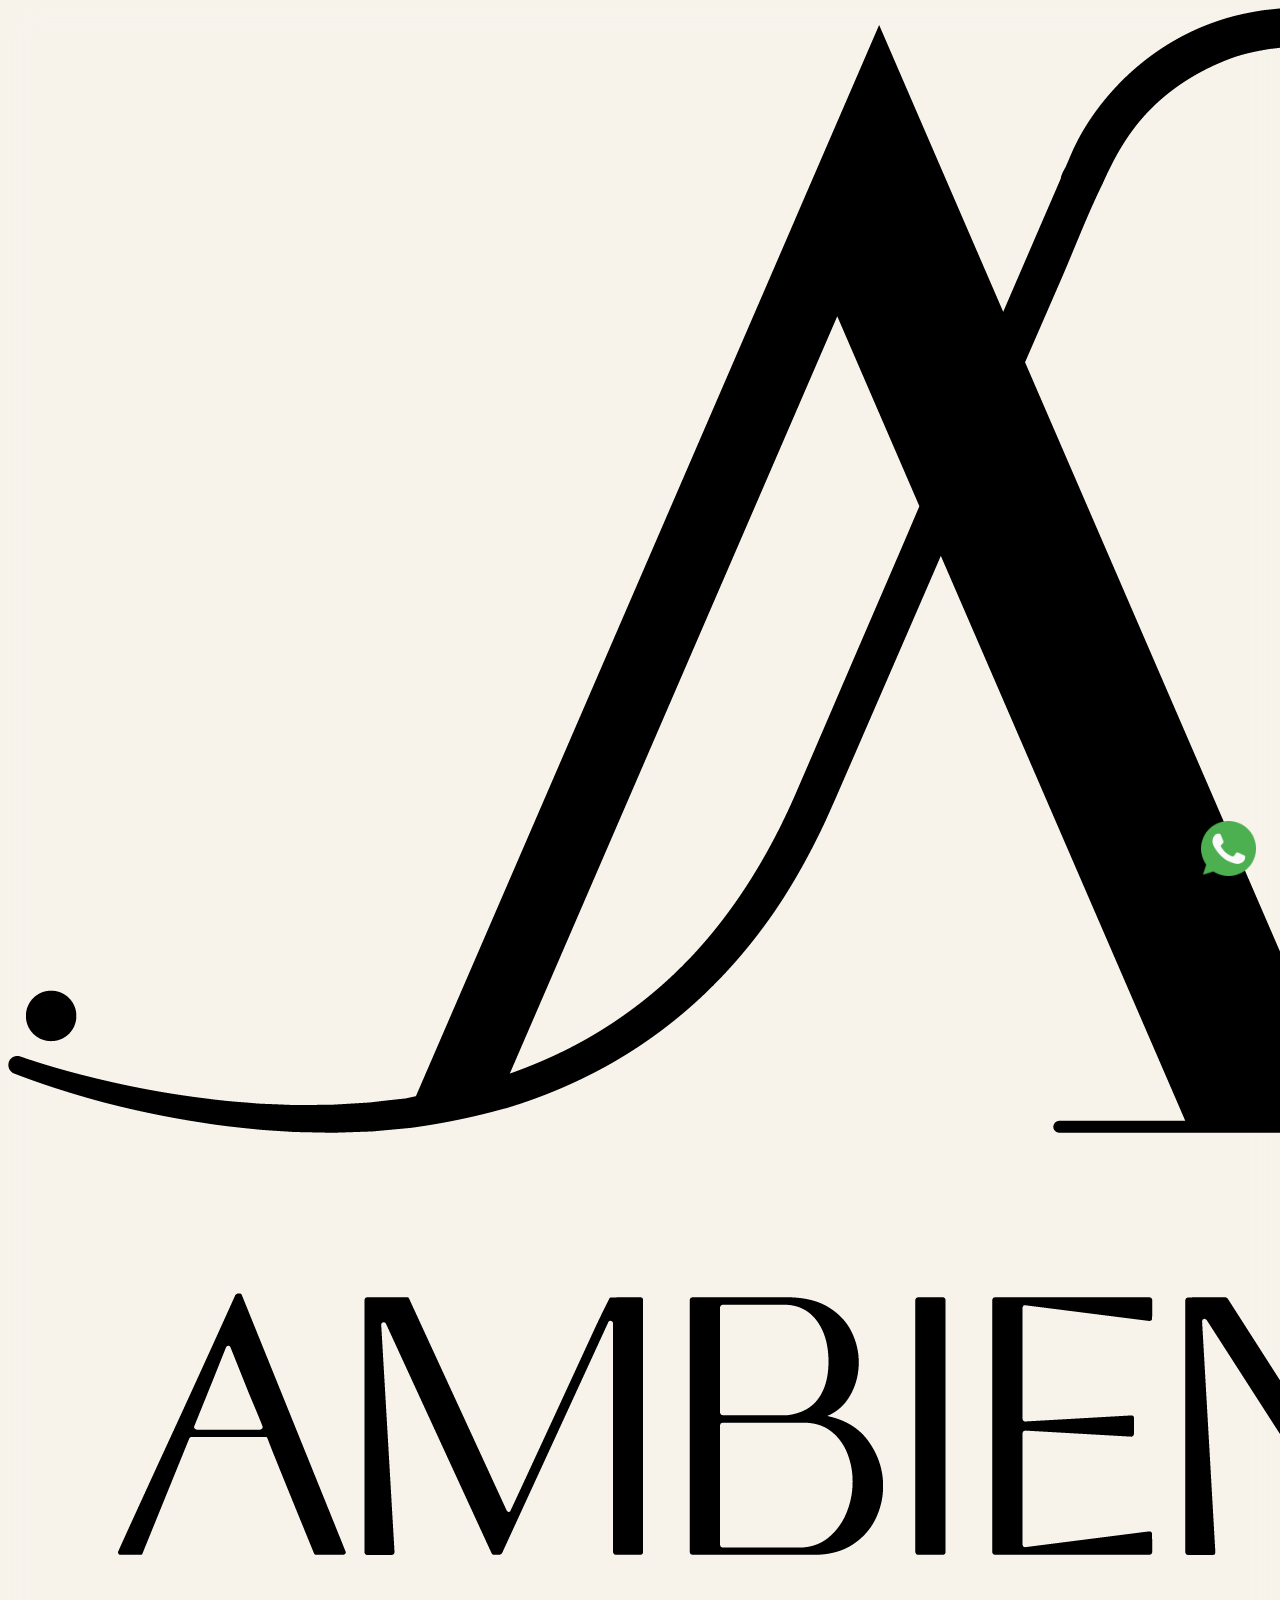
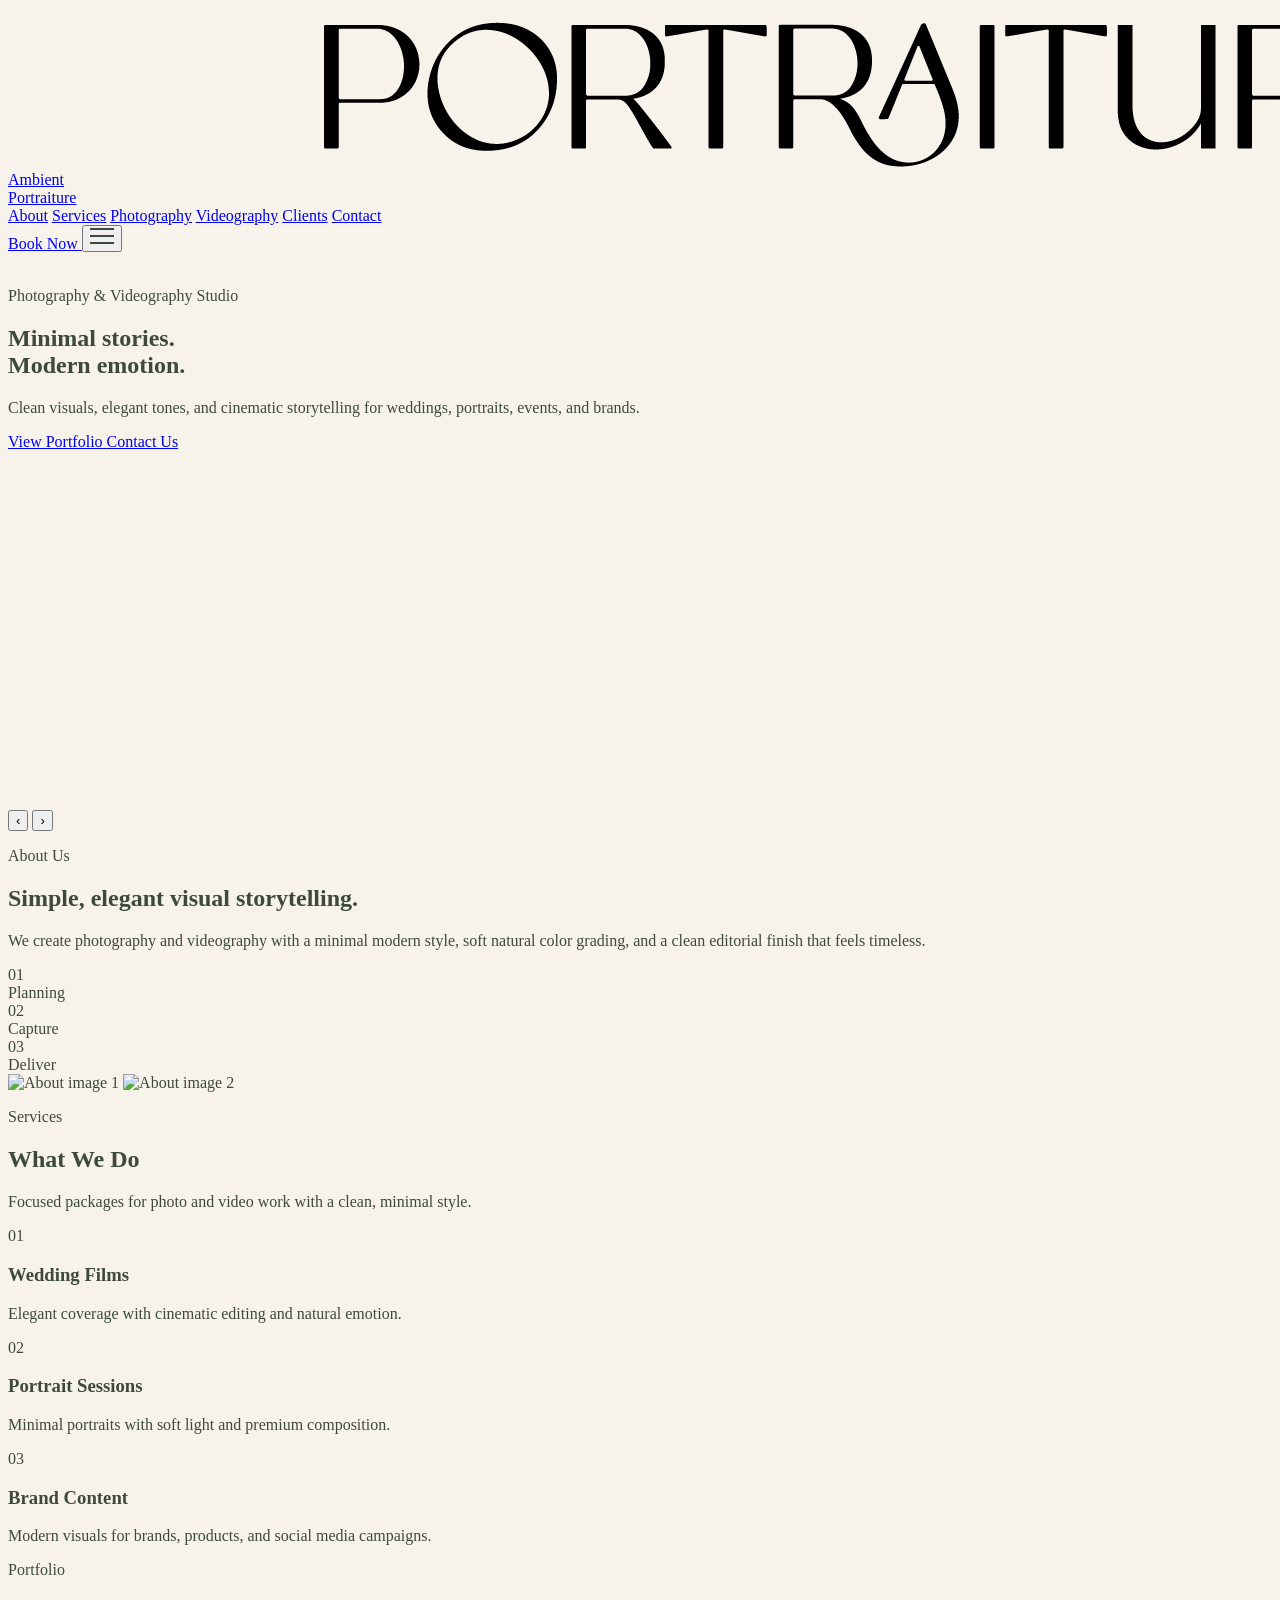
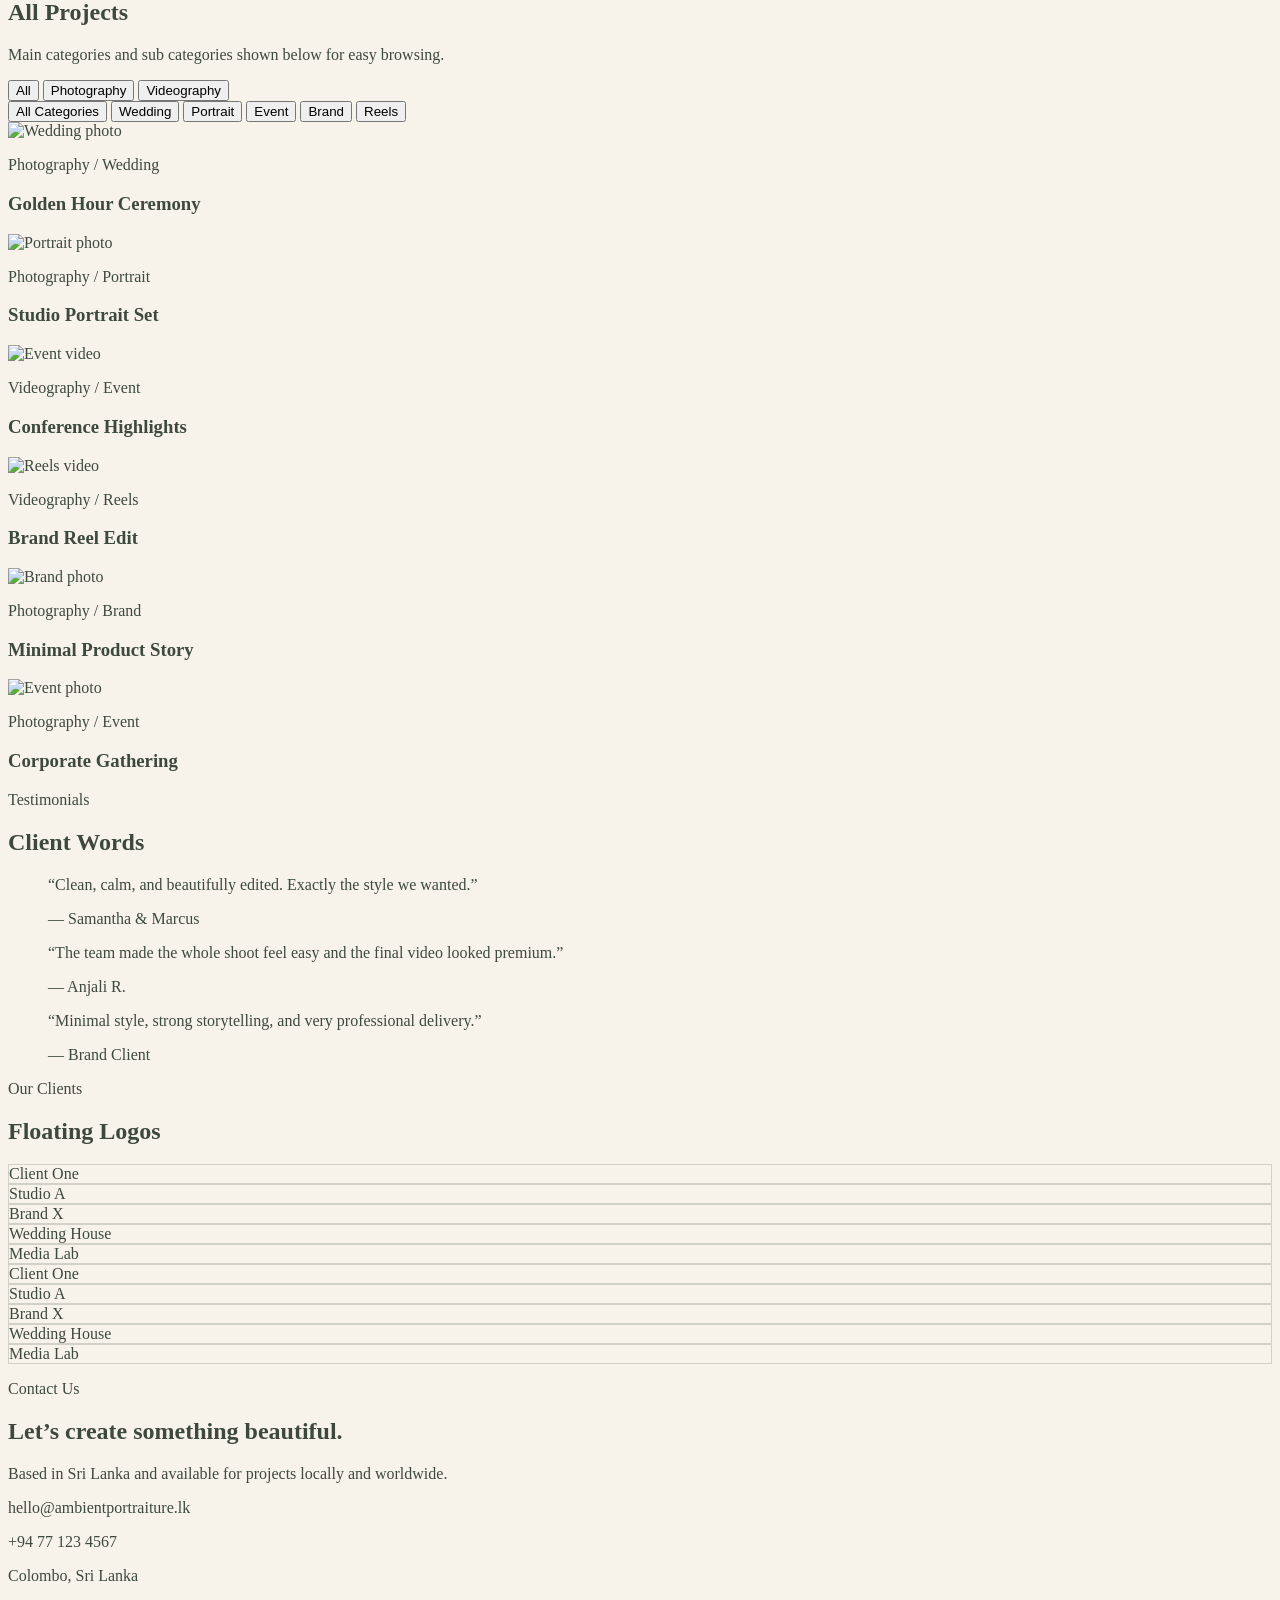
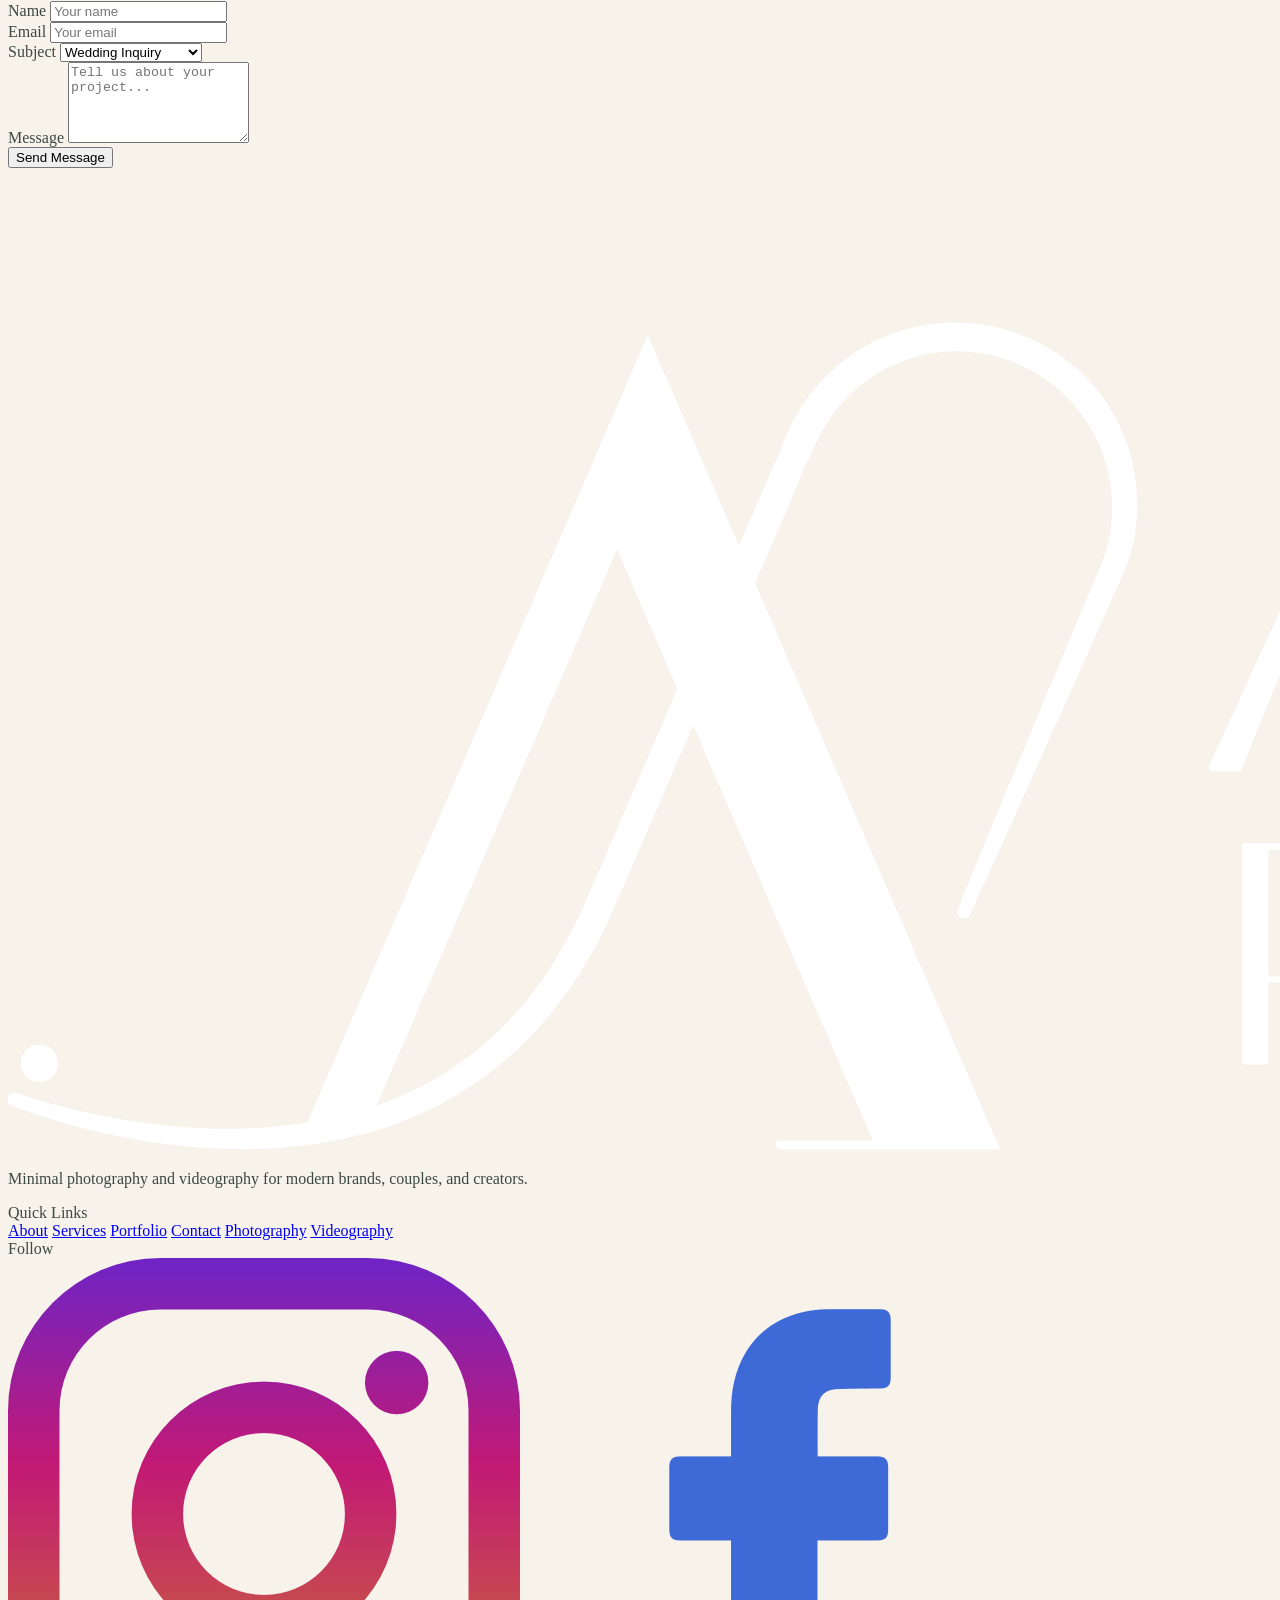
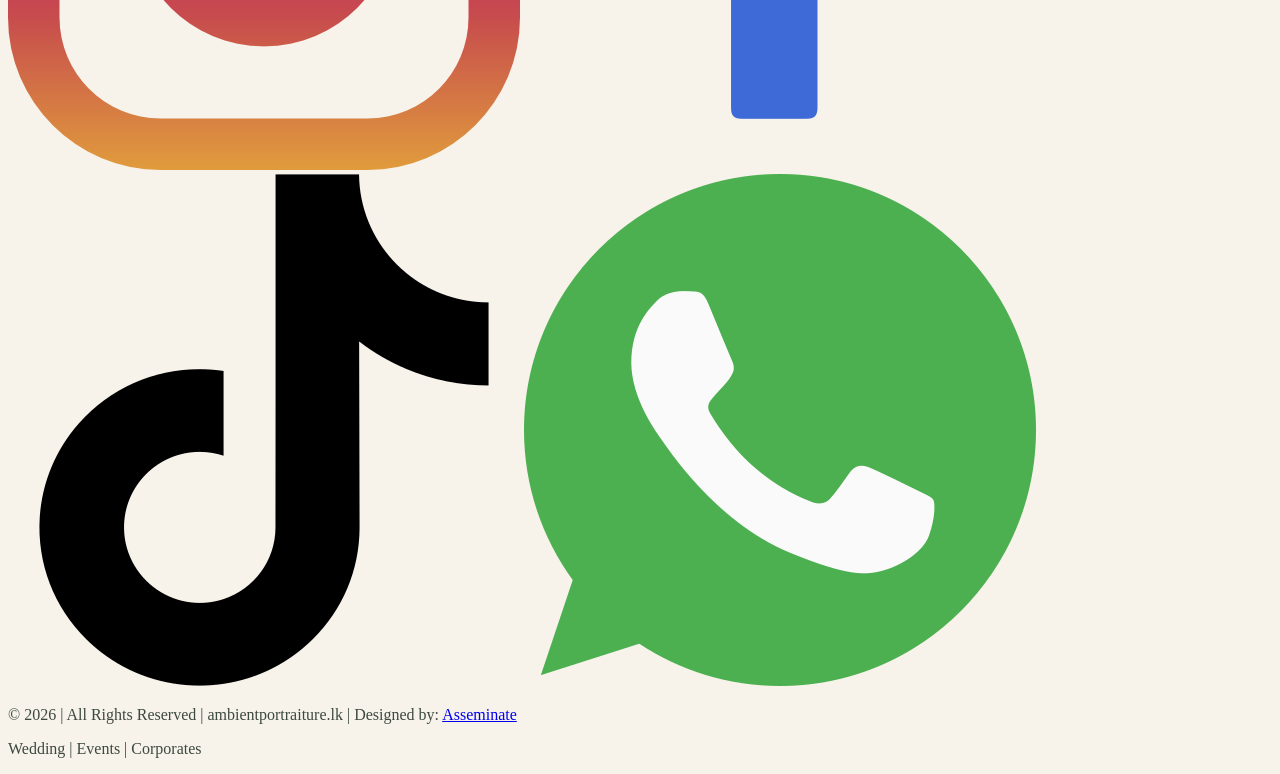
==== commit f664773e: "completed the major adjustments" ====
--- a/index.html
+++ b/index.html
@@ -13,6 +13,7 @@
   <script src="js/tailwind.config.js"></script>
   
   <link rel="stylesheet" href="css/main.css">
+  <link rel="icon" type="image/png" href="assets/fav-icon.png">
 </head>
 
 <body class="font-sans antialiased">
@@ -39,11 +40,29 @@
         <a href="#contact" class="text-white hover:opacity-60 transition">Contact</a>
       </nav>
 
-      <a href="#contact" class="text-[11px] uppercase tracking-[0.24em] border border-primary px-4 py-2 hover:bg-primary hover:text-white transition">
-        Book Now
-      </a>
+      <div class="flex items-center gap-4">
+        <a href="#contact" class="hidden sm:block text-[11px] uppercase tracking-[0.24em] border border-primary px-4 py-2 hover:bg-primary hover:text-white transition">
+          Book Now
+        </a>
+        
+        <button id="hamburger-btn" class="lg:hidden hamburger flex flex-col justify-center items-center z-50">
+          <span></span>
+          <span></span>
+          <span></span>
+        </button>
+      </div>
     </div>
   </header>
+
+  <!-- Mobile Menu -->
+  <div id="mobile-menu" class="fixed inset-0 z-40 flex flex-col items-center justify-center gap-8 text-2xl uppercase tracking-[0.2em] lg:hidden">
+    <a href="#about" class="mobile-link hover:opacity-60 transition">About</a>
+    <a href="#services" class="mobile-link hover:opacity-60 transition">Services</a>
+    <a href="photography.html" class="mobile-link hover:opacity-60 transition">Photography</a>
+    <a href="videography.html" class="mobile-link hover:opacity-60 transition">Videography</a>
+    <a href="#clients" class="mobile-link hover:opacity-60 transition">Clients</a>
+    <a href="#contact" class="mobile-link hover:opacity-60 transition">Contact</a>
+  </div>
 
   <main class="pt-16">
 
@@ -429,35 +448,38 @@
           </div>
 
           <div>
-            <div class="text-[11px] uppercase tracking-[0.35em] mb-4 opacity-70">Navigation</div>
+            <div class="text-[11px] uppercase tracking-[0.35em] mb-4 opacity-70">Quick Links</div>
             <div class="grid grid-cols-2 gap-3 text-sm">
               <a href="#about" class="hover:opacity-70">About</a>
               <a href="#services" class="hover:opacity-70">Services</a>
               <a href="#portfolio" class="hover:opacity-70">Portfolio</a>
               <a href="#contact" class="hover:opacity-70">Contact</a>
+              <a href="photography.html" class="hover:opacity-70">Photography</a>
+              <a href="videography.html" class="hover:opacity-70">Videography</a>
             </div>
           </div>
 
           <div>
             <div class="text-[11px] uppercase tracking-[0.35em] mb-4 opacity-70">Follow</div>
-            <div class="flex gap-4 text-sm">
-              <a href="#" class="hover:opacity-70">Instagram</a>
-              <a href="#" class="hover:opacity-70">Facebook</a>
-              <a href="#" class="hover:opacity-70">YouTube</a>
+            <div class="flex gap-5">
+              <a href="#" class="hover:opacity-70 transition w-5 h-5"><img src="assets/instagram.png" alt="Instagram" class="w-full h-full object-contain opacity-80"></a>
+              <a href="#" class="hover:opacity-70 transition w-5 h-5"><img src="assets/facebook.png" alt="Facebook" class="w-full h-full object-contain opacity-80"></a>
+              <a href="#" class="hover:opacity-70 transition w-5 h-5"><img src="assets/tiktok.png" alt="TikTok" class="w-full h-full object-contain opacity-80"></a>
+              <a href="#" class="hover:opacity-70 transition w-5 h-5"><img src="assets/whatsapp.png" alt="WhatsApp" class="w-full h-full object-contain opacity-80"></a>
             </div>
           </div>
         </div>
 
         <div class="border-t border-white/10 mt-10 pt-6 flex flex-col md:flex-row gap-4 md:items-center md:justify-between text-[11px] uppercase tracking-[0.22em] opacity-60">
-          <p>© 2026 Ambient Portraiture. All rights reserved.</p>
-          <p>Designed with a minimal modern aesthetic.</p>
+          <p>© 2026 | All Rights Reserved | ambientportraiture.lk | Designed by: <a href="http://www.asseminate.com" target="_blank" class="hover:text-white transition">Asseminate</a></p>
+          <p>Wedding | Events | Corporates </p>
         </div>
       </div>
     </footer>
   </main>
 
   <!-- Floating WhatsApp Icon -->
-  <a href="https://wa.me/94771234567" target="_blank" class="floating-whatsapp" aria-label="Chat on WhatsApp">
+  <a href="https://wa.me/94718456999" target="_blank" class="floating-whatsapp" aria-label="Chat on WhatsApp">
     <img src="assets/whatsapp.png" alt="WhatsApp">
   </a>
 
--- a/css/main.css
+++ b/css/main.css
@@ -42,14 +42,19 @@
 }
 
 .logo-float {
-  animation: floaty 5s ease-in-out infinite;
-  /* Green shining effect using #3D493D (rgb: 61, 73, 61) */
-  box-shadow: 0 0 15px rgba(61, 73, 61, 0.6);
-  transition: box-shadow 0.3s ease;
+  animation: floaty 5s ease-in-out infinite, pulseGreen 3s ease-in-out infinite;
+  border: 1px solid rgba(61, 73, 61, 0.2);
+  transition: all 0.3s ease;
+}
+
+@keyframes pulseGreen {
+  0%, 100% { box-shadow: 0 10px 25px -5px rgba(61, 73, 61, 0.4); }
+  50% { box-shadow: 0 15px 35px 2px rgba(61, 73, 61, 0.6); }
 }
 
 .logo-float:hover {
-  box-shadow: 0 0 25px rgba(61, 73, 61, 0.8);
+  border-color: rgba(61, 73, 61, 0.5);
+  transform: scale(1.05) translateY(-5px);
 }
 
 @keyframes floaty {
@@ -65,22 +70,80 @@
   width: 55px;
   height: 55px;
   z-index: 100;
-  border-radius: 50%;
-  box-shadow: 0 4px 10px rgba(0, 0, 0, 0.15);
-  transition: transform 0.3s ease, box-shadow 0.3s ease;
-  background-color: #25D366; /* WhatsApp brand color behind the transparent icon */
+  transition: transform 0.3s ease;
   display: flex;
   align-items: center;
   justify-content: center;
+  animation: pulseWhite 2s infinite;
+  border-radius: 50%;
+}
+
+@keyframes pulseWhite {
+  0% { box-shadow: 0 0 0 0 rgba(255, 255, 255, 0.7); }
+  70% { box-shadow: 0 0 0 15px rgba(255, 255, 255, 0); }
+  100% { box-shadow: 0 0 0 0 rgba(255, 255, 255, 0); }
 }
 
 .floating-whatsapp img {
-  width: 32px;
-  height: 32px;
+  width: 100%;
+  height: 100%;
   object-fit: contain;
 }
 
 .floating-whatsapp:hover {
-  transform: scale(1.08) translateY(-4px);
-  box-shadow: 0 6px 14px rgba(0, 0, 0, 0.25);
+  transform: scale(1.15) rotate(5deg);
 }
+
+/* Mobile Menu - Fabulous Edition */
+#mobile-menu {
+  transition: clip-path 0.6s cubic-bezier(0.77, 0, 0.175, 1);
+  clip-path: circle(0% at 90% 5%);
+  background: linear-gradient(135deg, #F7F3EB 0%, #E8DFCD 100%);
+}
+
+#mobile-menu.active {
+  clip-path: circle(150% at 90% 5%);
+}
+
+.mobile-link {
+  opacity: 0;
+  transform: translateY(20px);
+  transition: all 0.4s ease;
+}
+
+#mobile-menu.active .mobile-link {
+  opacity: 1;
+  transform: translateY(0);
+}
+
+#mobile-menu.active .mobile-link:nth-child(1) { transition-delay: 0.1s; }
+#mobile-menu.active .mobile-link:nth-child(2) { transition-delay: 0.2s; }
+#mobile-menu.active .mobile-link:nth-child(3) { transition-delay: 0.3s; }
+#mobile-menu.active .mobile-link:nth-child(4) { transition-delay: 0.4s; }
+#mobile-menu.active .mobile-link:nth-child(5) { transition-delay: 0.5s; }
+#mobile-menu.active .mobile-link:nth-child(6) { transition-delay: 0.6s; }
+
+.hamburger span {
+  display: block;
+  width: 24px;
+  height: 2px;
+  background: #3D493D;
+  margin-bottom: 5px;
+  transition: 0.3s;
+}
+
+.hamburger.active span {
+  background: #3D493D;
+}
+
+.hamburger.active span:nth-child(1) {
+  transform: translateY(7px) rotate(45deg);
+}
+
+.hamburger.active span:nth-child(2) {
+  opacity: 0;
+}
+
+.hamburger.active span:nth-child(3) {
+  transform: translateY(-7px) rotate(-45deg);
+}
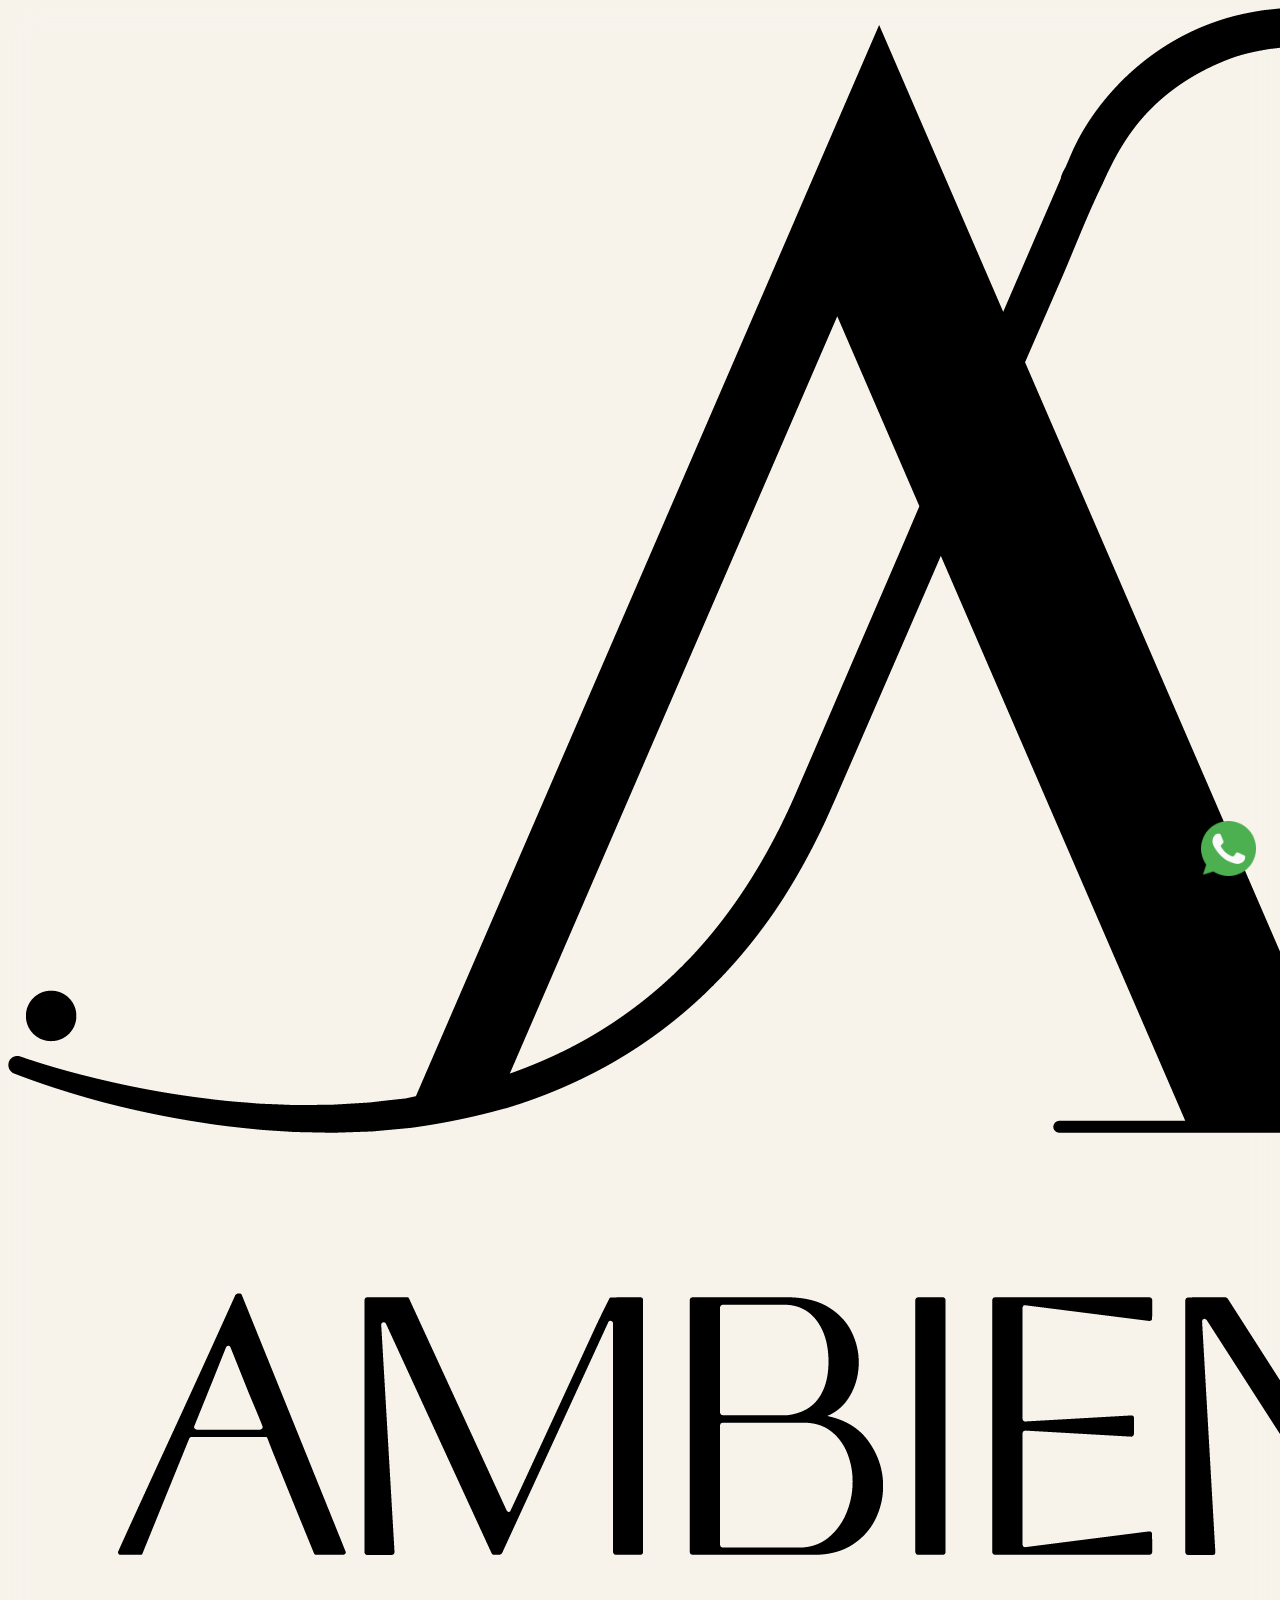
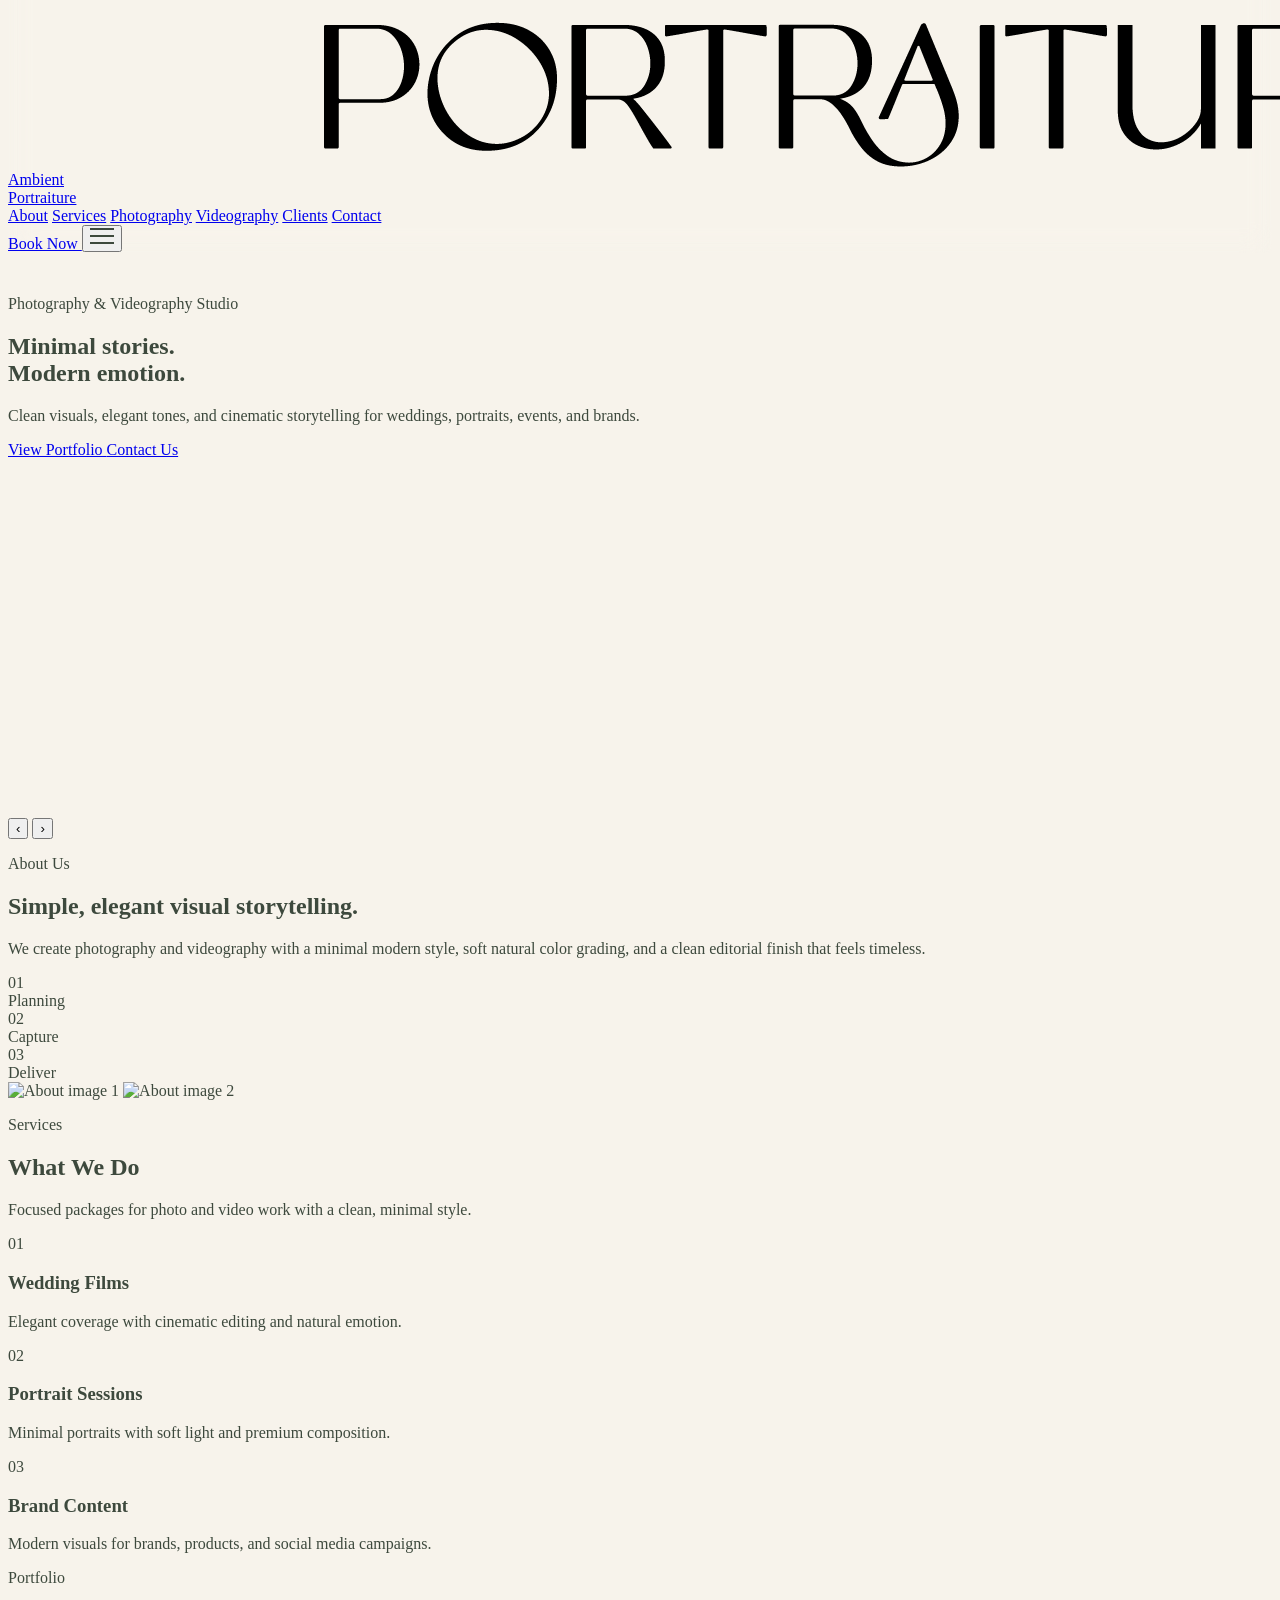
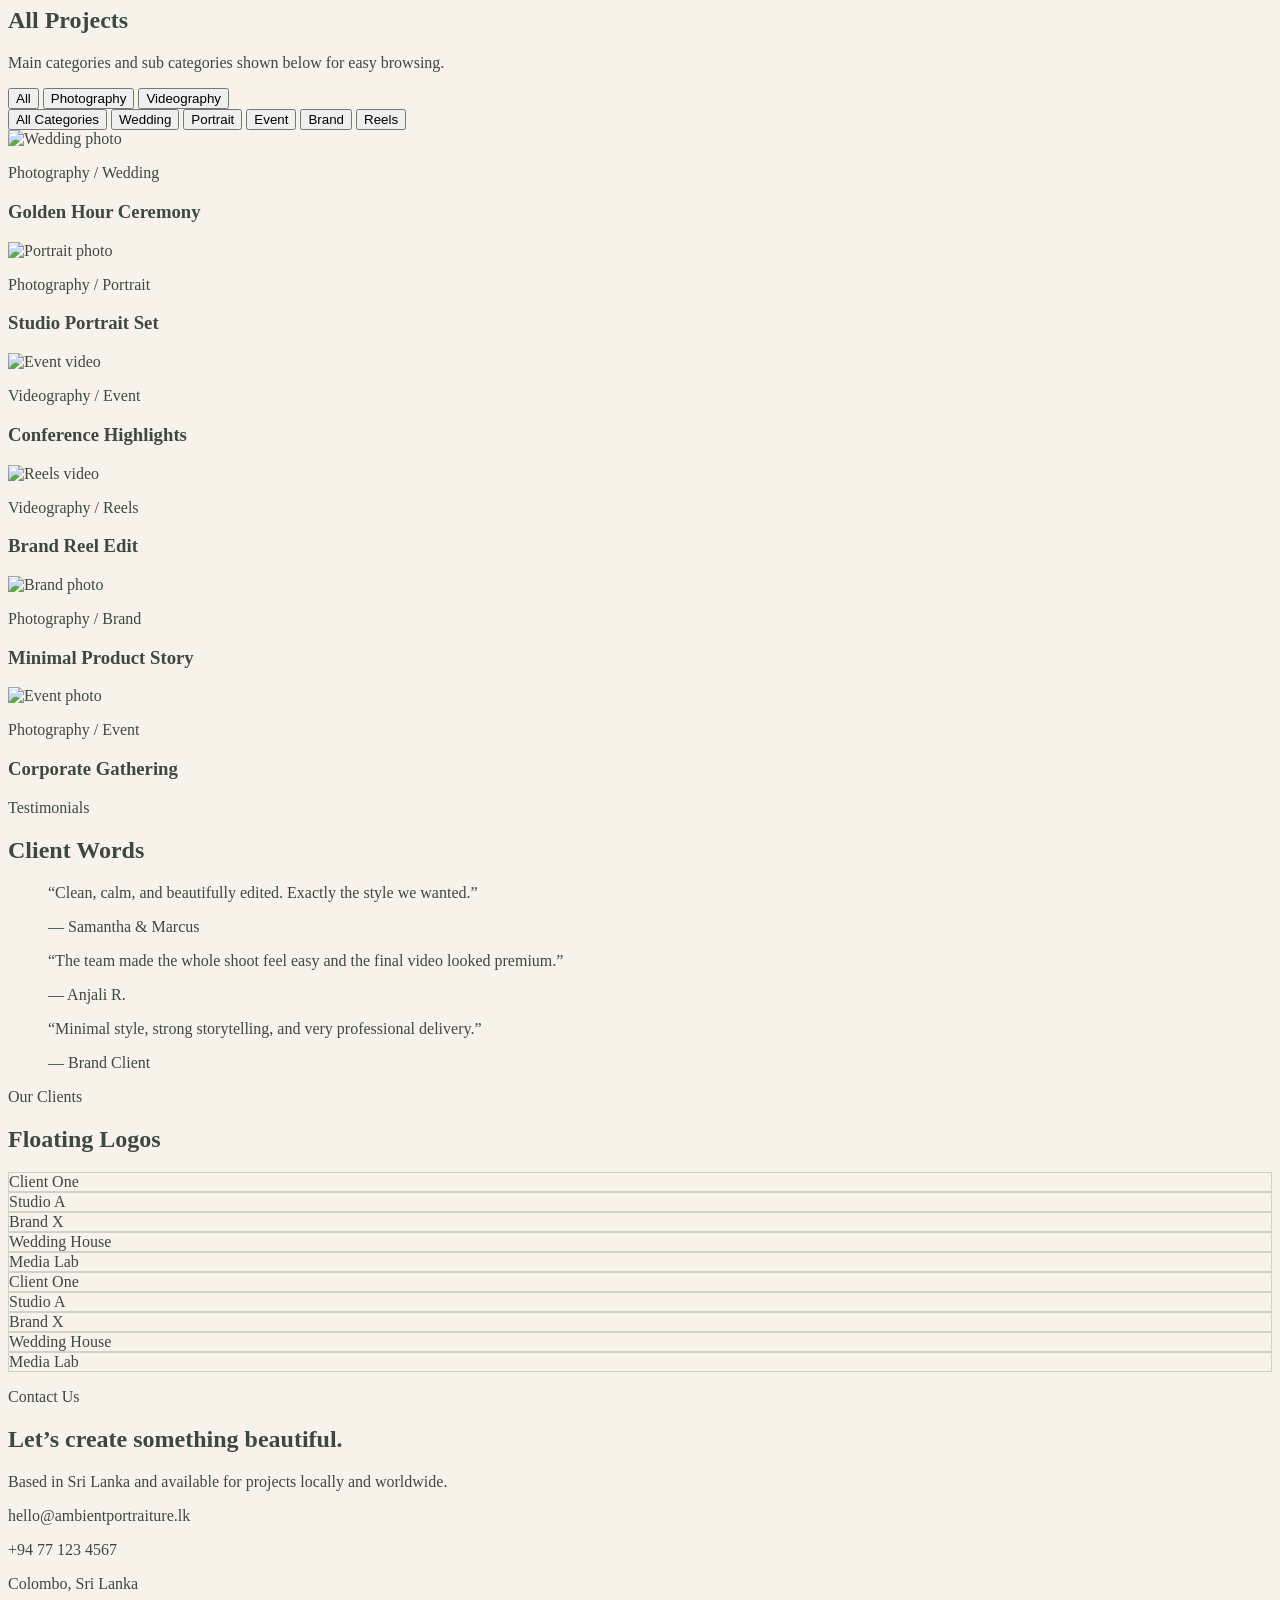
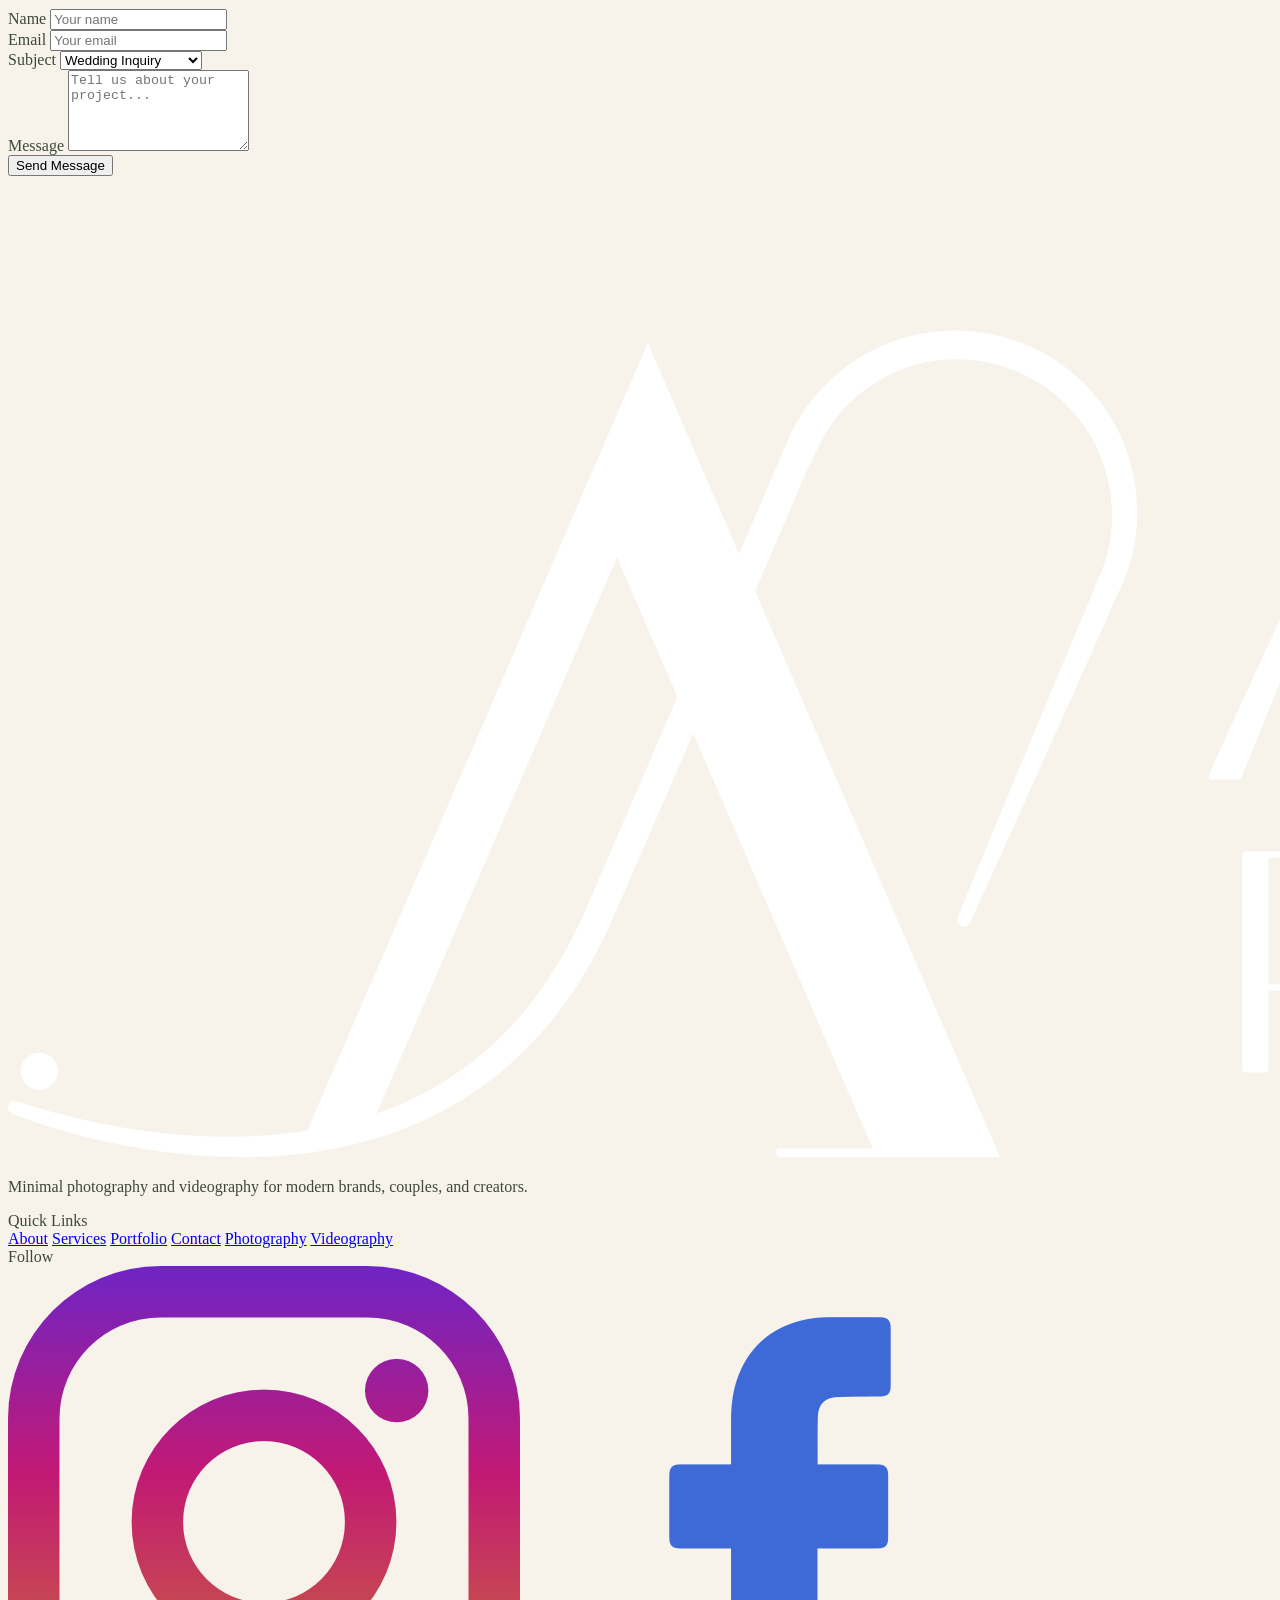
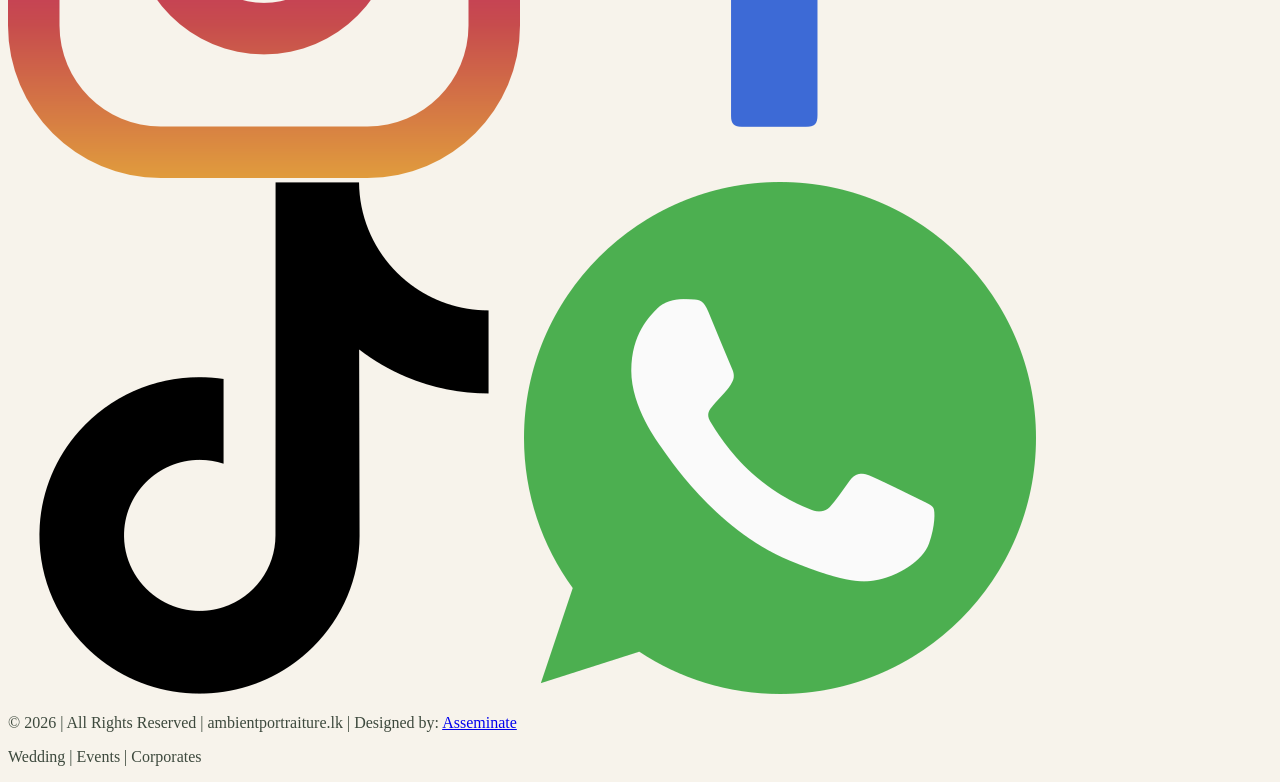
==== commit fa5ec234: "completed the hamburger menu" ====
--- a/index.html
+++ b/index.html
@@ -55,13 +55,13 @@
   </header>
 
   <!-- Mobile Menu -->
-  <div id="mobile-menu" class="fixed inset-0 z-40 flex flex-col items-center justify-center gap-8 text-2xl uppercase tracking-[0.2em] lg:hidden">
-    <a href="#about" class="mobile-link hover:opacity-60 transition">About</a>
-    <a href="#services" class="mobile-link hover:opacity-60 transition">Services</a>
-    <a href="photography.html" class="mobile-link hover:opacity-60 transition">Photography</a>
-    <a href="videography.html" class="mobile-link hover:opacity-60 transition">Videography</a>
-    <a href="#clients" class="mobile-link hover:opacity-60 transition">Clients</a>
-    <a href="#contact" class="mobile-link hover:opacity-60 transition">Contact</a>
+  <div id="mobile-menu" class="fixed inset-0 z-40 flex flex-col justify-center items-center bg-black/95 backdrop-blur-md lg:hidden px-8">
+    <a href="#about" class="mobile-link">About</a>
+    <a href="#services" class="mobile-link">Services</a>
+    <a href="photography.html" class="mobile-link">Photography</a>
+    <a href="videography.html" class="mobile-link">Videography</a>
+    <a href="#clients" class="mobile-link">Clients</a>
+    <a href="#contact" class="mobile-link">Contact</a>
   </div>
 
   <main class="pt-16">
--- a/css/main.css
+++ b/css/main.css
@@ -94,11 +94,46 @@
   transform: scale(1.15) rotate(5deg);
 }
 
-/* Mobile Menu - Fabulous Edition */
+/* Mobile Menu */
+
+.mobile-link{
+    width: 100%;
+    text-align: center;
+    padding: 18px 0;
+    font-size: 1.4rem;
+    letter-spacing: 0.18em;
+    text-transform: uppercase;
+    color: rgba(251, 252, 234, 0.829);
+    border-bottom: 1px solid rgba(255,255,255,0.15); /* dark divider line */
+    transition: all 0.3s ease;
+    position: relative;
+}
+
+/* first top line */
+.mobile-link:first-child{
+    border-top: 1px solid rgba(255,255,255,0.15);
+}
+
+/* Hover / touch effect */
+.mobile-link:hover,
+.mobile-link:active{
+    background: rgba(255,255,255,0.06);
+    transform: scale(1.05);
+    letter-spacing: 0.24em;
+    color: #112519;
+}
+
+/* smooth tap effect mobile */
+.mobile-link:active{
+    transform: scale(0.98);
+}
+
+
+
 #mobile-menu {
   transition: clip-path 0.6s cubic-bezier(0.77, 0, 0.175, 1);
   clip-path: circle(0% at 90% 5%);
-  background: linear-gradient(135deg, #F7F3EB 0%, #E8DFCD 100%);
+  background: linear-gradient(135deg, #F7F3EB 0%, #71a274 100%);
 }
 
 #mobile-menu.active {
